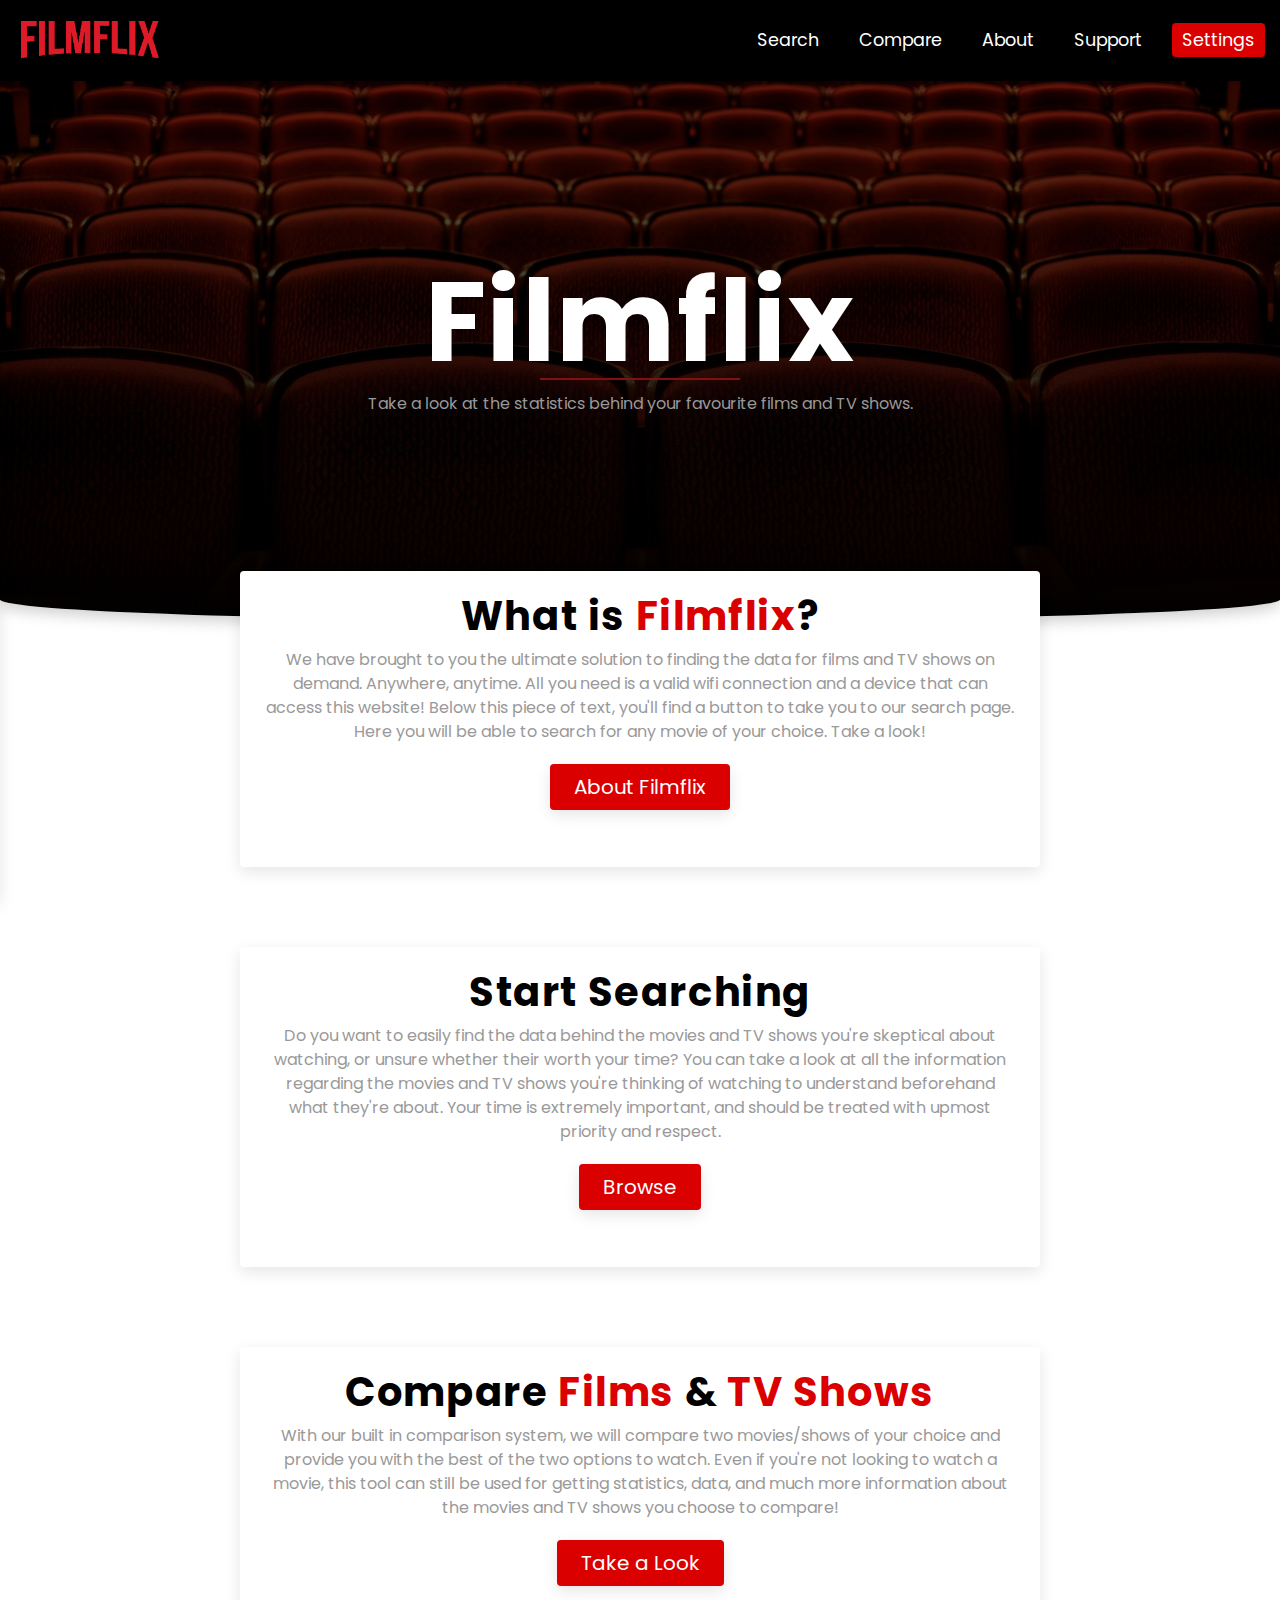
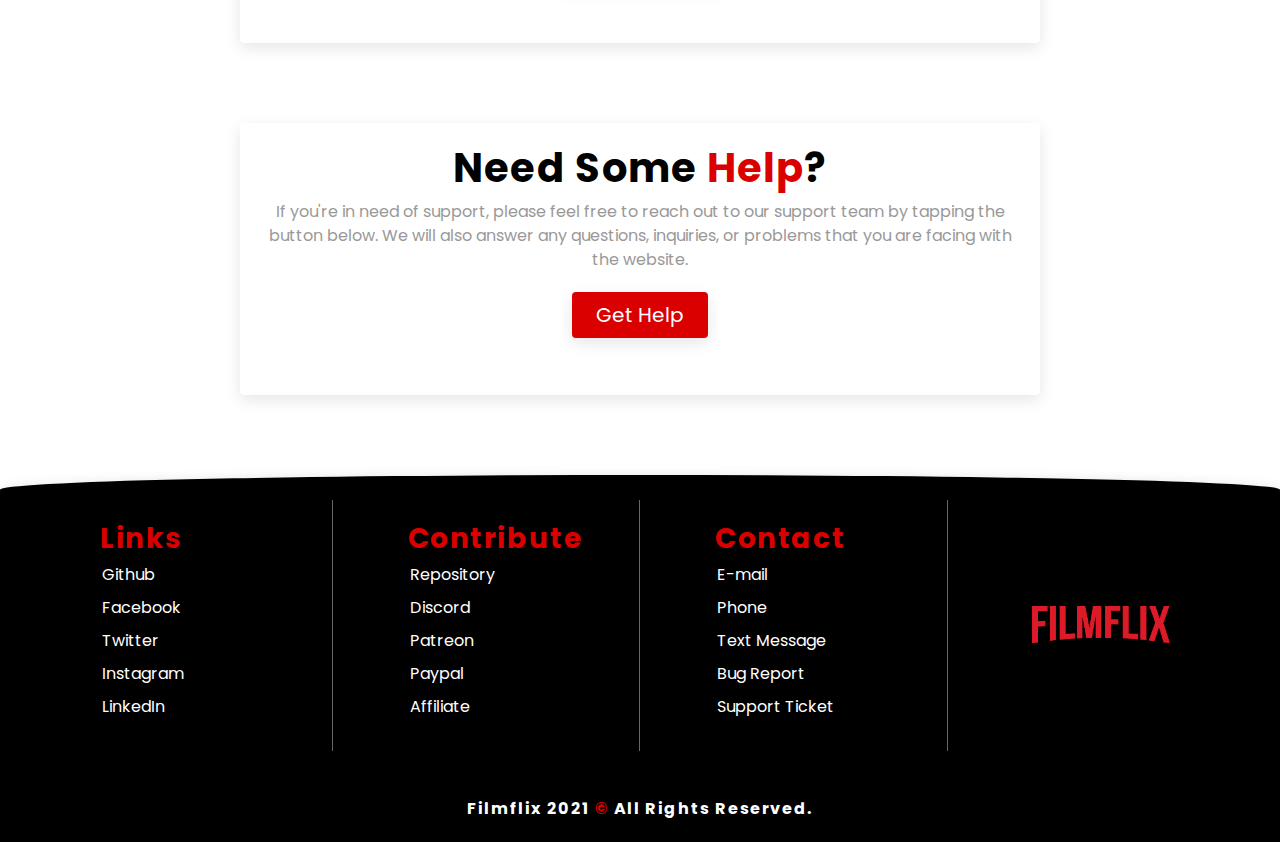
==== index.html @ ea20fbee "Component Changes" ====
<!DOCTYPE html>
<html lang="en">

<head>
	<title>Home | Filmflix</title>
	<meta charset="UTF-8">
	<meta http-equiv="X-UA-Compatible" content="IE=edge">
	<meta name="viewport" content="width=device-width, initial-scale=1.0">
	<link rel="apple-touch-icon" sizes="180x180" href="assets/favicon/apple-touch-icon.png">
	<link rel="icon" type="image/png" sizes="32x32" href="assets/favicon/favicon-32x32.png">
	<link rel="icon" type="image/png" sizes="16x16" href="assets/favicon/favicon-16x16.png">
	<link rel="manifest" href="assets/favicon/site.webmanifest">
	<link rel="mask-icon" href="assets/favicon/safari-pinned-tab.svg" color="#db0000">
	<link rel="shortcut icon" href="assets/favicon/favicon.ico">
	<meta name="msapplication-TileColor" content="#2b5797">
	<meta name="msapplication-config" content="assets/favicon/browserconfig.xml">
	<meta name="theme-color" content="#000000">
	<!-- CSS Index -->
	<link rel="stylesheet" href="assets/style/index.css">
	<!-- Font Awesome -->
	<link rel="stylesheet" href="https://use.fontawesome.com/releases/v5.15.3/css/all.css"
		integrity="sha384-SZXxX4whJ79/gErwcOYf+zWLeJdY/qpuqC4cAa9rOGUstPomtqpuNWT9wdPEn2fk" crossorigin="anonymous">
</head>

<body>
	<div class="preloader">
		<div class="preloader-container">
			<img src="assets/images/preloader.gif" alt="Preloader GIF">
		</div>
	</div>
	<aside class="sidebar">
		<div class="sidebar-container">
			<h1>Lorem, ipsum dolor.</h1>
		</div>
	</aside>
	<header class="navbar">
		<!-- Dynamic Navbar -->
	</header>
	<main>
		<section class="landing">
			<div class="container landing-container">
				<article class="banner">
					<h1><span class="text-color-animation">Film</span><span
							class="delayed-text-color-animation">flix</span>
					</h1>
					<p>Take a look at the statistics behind your favourite films and TV shows.</p>
				</article>
			</div>
		</section>
		<section class="about" id="about">
			<div class="container">
				<article class="about-info info-tab">
					<h2>What is <span class="red-highlight">Filmflix</span>?</h2>
					<p>We have brought to you the ultimate solution to finding the data for films and TV shows on
						demand.
						Anywhere, anytime. All you need is a valid wifi connection and a device that can access this
						website! Below this piece of text, you'll find a button to take you to our search page. Here you
						will be able to search for any movie of your choice. Take a look!
					</p>
					<button class="btn redirect" data-redirect="about">About Filmflix</button>
				</article>
			</div>
		</section>
		<section class="search" id="search">
			<div class="container">
				<article class="search-info info-tab">
					<h2>Start Searching</h2>
					<p>Do you want to easily find the data behind the movies and TV shows you're skeptical about
						watching, or
						unsure whether their worth your time? You can take a look at all the information regarding the
						movies and TV
						shows you're thinking of watching to understand beforehand what they're about. Your time is
						extremely
						important, and should be treated with upmost priority and respect.</p>
					</<article>
					<button class="btn redirect" data-redirect="search">Browse</button>
			</div>
		</section>
		<section class="compare" id="compare">
			<div class="container">
				<article class="compare-info info-tab">
					<h2>Compare <span class="red-highlight">Films</span> & <span class="red-highlight">TV Shows</span>
					</h2>
					<p>With our built in comparison system, we will compare two movies/shows of your choice and provide
						you with
						the best of the two options to watch. Even if you're not looking to watch a movie, this tool can
						still be
						used for getting statistics, data, and much more information about the movies and TV shows you
						choose to
						compare!</p>
					</<article>
					<button class="btn redirect" data-redirect="compare">Take a Look</button>
			</div>
		</section>
		<section class="support" id="support">
			<div class="container">
				<article class="support-info info-tab">
					<h2>Need Some <span class="red-highlight">Help</span>?</h2>
					<p>If you're in need of support, please feel free to reach out to our support team by tapping the
						button
						below. We will also answer any questions, inquiries, or problems that you are facing with the
						website.</p>
					</<article>
					<button class="btn redirect" data-redirect="support">Get Help</button>
			</div>
		</section>
	</main>

	<footer class="footer">
		<!-- Dynamic Footer -->
	</footer>
	<!-- Javascript Files -->
	<script src="assets/js/main/index.js"></script>
	<script src="assets/js/main/helpers.js"></script>
	<script src="assets/js/main/utils.js"></script>
	<script src="assets/js/components/navbar/navbar.js" type="module"></script>
	<script src="assets/js/components/navbar/responsiveNavbar.js"></script>
	<script src="assets/js/components/navbar/navbarConfig.js" type="module"></script>
	<script src="assets/js/components/preloader/preloader.js"></script>
	<script src="assets/js/components/redirects/homeRedirects.js"></script>
	<script src="assets/js/components/footer/footer.js" type="module"></script>
	<script src="assets/js/components/sidebar/sidebar.js"></script>
	<script src="assets/js/particles/particles.js"></script>
	<script src="assets/js/particles/renderParticles.js"></script>
</body>

</html>
---- assets/style/index.css ----
/*
================

    FONTS

================
*/
@import url('https://fonts.googleapis.com/css2?family=Poppins:wght@400;500;600;700&display=swap');
@import url('https://fonts.googleapis.com/css2?family=Poppins:wght@400;700&display=swap');

/* 
================

    VARIABLES

================
*/

:root {
    /* Filmflix Color Palette */
    --filmflix-red: #db0000;
    --filmflix-black: #000000;
    --filmflix-white: #ffffff;
    --filmflix-gray: #564d4d;
    --filmflix-dark-red: #831010;

    /* Primary Color Shades [--filmflix-red] */
    --primary-dark-1: #160000;
    --primary-dark-2: #2c0000;
    --primary-dark-3: #420000;
    --primary-dark-4: #580000;
    --primary-dark-5: #6e0000;
    --primary-dark-6: #830000;
    --primary-dark-7: #990000;
    --primary-dark-8: #af0000;
    --primary-dark-9: #c50000;
    --primary: #db0000;
    --primary-light-1: #df1a1a;
    --primary-light-2: #e23333;
    --primary-light-3: #e64d4d;
    --primary-light-4: #e96666;
    --primary-light-5: #ed8080;
    --primary-light-6: #f19999;
    --primary-light-7: #f4b3b3;
    --primary-light-8: #f8cccc;
    --primary-light-9: #fbe6e6;

    /* White --> Black */
    --white: #fff;
    --gray-1: #e6e6e6;
    --gray-2: #cccccc;
    --gray-3: #b3b3b3;
    --gray-4: #999999;
    --gray-5: #808080;
    --gray-6: #666666;
    --gray-7: #4c4c4c;
    --gray-8: #333333;
    --gray-9: #191919;
    --black: #000;

    /* Green & Red Buttons */
    --green-1: #25bb32;
    --green-2: #6be675;
    --red-1: #bb2525;
    --red-2: #e66b6b;

    /* Fonts */
    --font-primary: 'Poppins', sans-serif;
    --font-secondary: 'Poppins', sans-serif;

    /* Transition */
    --transition: all 0.3s linear;

    /* Other */
    --spacing: 0.1rem;
    --radius: 0.25rem;
    --light-shadow: 0 5px 15px rgba(0, 0, 0, 0.1);
    --dark-shadow: 0 5px 15px rgba(0, 0, 0, 0.2);
    --max-width: 1170px;
}

/* 
===============

    Global
    Styles

===============
*/

*,
::before,
::after {
    margin: 0;
    padding: 0;
    box-sizing: border-box;
}

::selection {
    background: rgba(0, 0, 0, 0.8);
}

html {
    scroll-behavior: smooth;
}

body {
    font-family: var(--font-secondary);
    background: var(--filmflix-white);
    line-height: 1.5;
    font-size: 0.875rem;
}

ul {
    list-style-type: none;
}

a {
    text-decoration: none;
}

h1,
h2,
h3,
h4 {
    letter-spacing: var(--spacing);
    line-height: 1.25;
    margin-bottom: 0.75rem;
    font-family: var(--font-primary);
}

h1 {
    font-size: 3rem;
}

h2 {
    font-size: 2rem;
}

h3 {
    font-size: 1.25rem;
}

h4 {
    font-size: 0.875rem;
}

p {
    margin-bottom: 1.25rem;
    color: var(--gray-4);
}

@media screen and (min-width: 800px) {
    h1 {
        font-size: 4rem;
    }

    h2 {
        font-size: 2.5rem;
    }

    h3 {
        font-size: 1.75rem;
    }

    h4 {
        font-size: 1rem;
    }

    body {
        font-size: 1rem;
    }

    h1,
    h2,
    h3,
    h4 {
        line-height: 1;
    }
}

/* 
=================

    Global
    Classes

=================
*/

.container {
    max-width: 1600px;
    margin: 0 auto;
    overflow: hidden;
}

.logo {
    width: 150px;
    height: auto;
    display: block;
}

.btn {
    border: 0;
    background: transparent;
    font-size: 1.25rem;
    border-radius: var(--radius);
    box-shadow: var(--light-shadow);
    padding: 0.5rem 1.5rem;
    cursor: pointer;
    font-family: var(--font-primary);
    color: var(--primary);
    transition: var(--transition);
}

.btn:hover {
    background: var(--primary);
}

.preloader {
    display: grid;
    place-items: center;
    height: 100vh;
    width: 100vw;
    background: var(--filmflix-black);
    position: fixed;
    z-index: 100;
}

.hide-preloader {
    display: none !important;
    z-index: -100 !important;
}

.text-color-animation {
    animation: text-highlight-color 4s infinite;
}

.delayed-text-color-animation {
    animation: text-highlight-color 4s infinite;
    animation-delay: 2s;
}

.red-highlight {
    color: var(--primary);
}

/* Navbar */

.navbar {
    background: var(--filmflix-black);
}

.nav-container {
    padding: 15px;
    display: block;
}

.nav-heading {
    display: flex;
    justify-content: space-between;
}

.nav-toggle {
    background: transparent;
    border: 0;
}

.hamburger-menu {
    color: var(--filmflix-white);
    cursor: pointer;
    animation: entrance 0.6s ease-out both;
}

.navigation {
    height: 0;
    overflow: hidden;
    transition: var(--transition);
}

.show-links {
    height: 0;
}

.nav-list-item {
    display: block;
    padding: 10px 0px;
    text-align: center;
}

.nav-link {
    color: var(--filmflix-white);
    font-size: 1.1rem;
    padding: 5px 10px;
    border-radius: var(--radius);
    transition: var(--transition);
    cursor: pointer;
}

.nav-link:hover {
    background: var(--primary);
}

.nav-link:active {
    background: var(--primary-light-4);
}

.active {
    background: var(--primary);
    color: var(--filmflix-white);
}

.active:hover {
    color: var(--filmflix-black);
}

/* Sidebar */
.sidebar {
    left: 0;
    height: 100vh;
    width: 400px;
    position: absolute;
    z-index: 1000;
    background: #fff;
    transition: var(--transition);
    transform: translateX(-100%);
    box-shadow: var(--light-shadow);
}

.sidebar-open {
    transform: translateX(0);
}

/* Landing Section */

.landing {
    height: 40vh;
    color: var(--filmflix-white);
    background: linear-gradient(rgba(0, 0, 0, 0.6), rgba(0, 0, 0, 1)), url(../images/landing.JPEG) center/cover no-repeat;
    border-bottom-left-radius: 50em 5%;
    border-bottom-right-radius: 50em 5%;
    box-shadow: var(--dark-shadow);
    z-index: 1;
}

.landing-container {
    height: 100%;
    display: flex;
    justify-content: center;
    align-items: center;
}

.banner {
    display: block;
    text-align: center;
}

.banner h4 {
    padding: 0px 25px;
}

.landing h1 {
    font-size: 3rem;
}

.landing h1::after {
    content: '';
    height: 2px;
    background: var(--filmflix-dark-red);
    margin: 0 auto;
    width: 200px;
    display: block;
}

.about {
    margin-top: -30px !important;
}

.about,
.about .container,
.about-info,
.about-info h2,
.about-info p,
.about-info button {
    z-index: 2;
}

.about,
.search,
.compare,
.support {
    background: var(--filmflix-white);
    border-radius: var(--radius);
    margin: 0 25px;
    text-align: center;
    box-shadow: var(--light-shadow);
    max-width: 800px;
    padding: 25px;
    margin-bottom: 5rem;
}

.info-tab {
    padding-bottom: 2rem;
}

.info-tab h1 {
    margin-bottom: 1rem;
    word-spacing: 0;
}

.redirect {
    color: var(--filmflix-white);
    background: var(--filmflix-red);
}

.redirect:hover {
    color: var(--filmflix-white);
    background: var(--primary-light-4);
    transform: scale(1.05);
}

/* Search Page */
.search-input {
    height: 200px;
    display: grid;
    place-items: center;
}

.form {
    display: flex;
    width: fit-content;
    border-radius: 10px;
}

.searchbar {
    width: 600px;
    border: 1px solid var(--gray-3);
    border-right: 0;
    border-top-left-radius: 10px;
    border-bottom-left-radius: 10px;
    padding: 10px;
}

.search-btn {
    background: var(--primary);
    color: var(--filmflix-white);
    border: 0;
    padding: 15px;
    border-top-right-radius: 10px;
    border-bottom-right-radius: 10px;
    cursor: pointer;
    transition: var(--transition);
}

.search-btn:hover {
    background: var(--primary-light-4);
    color: var(--filmflix-black);
}

.searchbar,
.search-btn {
    font-size: 1.5rem;
    font-family: var(--font-primary);
}

input:focus {
    outline: none;
}

/* Footer */
.footer {
    width: 100%;
    background: var(--filmflix-black);
    color: var(--filmflix-white);
    margin-top: 5rem;
    border-top-left-radius: 50em 5%;
    border-top-right-radius: 50em 5%;
    box-shadow: var(--dark-shadow);
}

.footer-container {
    margin: 0 auto;
    display: grid;
    max-width: 1600px;
    grid-template-columns: 1fr;
    padding: 25px;
    text-align: center;
}

.footer-container .logo {
    margin: 0 auto;
}

.footer-list {
    display: grid;
    align-items: center;
    margin-bottom: 40px;
}

.footer-list h3 {
    width: fit-content;
    margin: 0 auto;
    border-bottom: 1px solid var(--filmflix-red);
    margin-bottom: 1rem;
    padding-bottom: 0.5rem;
}

.footer-link {
    color: var(--filmflix-white);
    padding: 5px 10px;
    transition: var(--transition);
    border-radius: var(--radius);
}

.footer-link:hover {
    background: var(--primary);
}

.footer-list-item {
    padding: 2px;
    margin-bottom: 5px;
}

.footer-rights {
    text-align: center;
    padding: 25px;
    margin: 0;
}

/* Animations */
@keyframes entrance {
    0% {
        -webkit-transform: rotate(-540deg) scale(0);
        transform: rotate(-540deg) scale(0);
    }

    100% {
        -webkit-transform: rotate(-540deg) scale(0);
        transform: rotate(0) scale(1);
    }
}

@-webkit-keyframes entrance {
    0% {
        -webkit-transform: rotate(-540deg) scale(0);
        transform: rotate(-540deg) scale(0);
    }

    100% {
        -webkit-transform: rotate(-540deg) scale(0);
        transform: rotate(0) scale(1);
    }
}

@keyframes text-highlight-color {
    0% {
        color: var(--filmflix-white);
    }

    50% {
        color: var(--filmflix-red);
    }

    100% {
        color: var(--filmflix-white);
    }
}

@-webkit-keyframes text-highlight-color {
    0% {
        color: var(--filmflix-white);
    }

    50% {
        color: var(--filmflix-red);
    }

    100% {
        color: var(--filmflix-white);
    }
}

/* Media Queries [Largest --> Smallest] */
@media screen and (min-width: 1150px) {
    .footer-list {
        margin-left: 50px;
    }
}

@media screen and (min-width: 800px) {
    .navigation {
        height: auto !important;
    }

    .nav-container {
        display: flex;
        justify-content: space-between;
        align-items: center;
    }

    .nav-toggle {
        display: none;
    }

    .nav-links-container {
        display: flex;
    }

    .nav-list-item {
        margin-left: 20px;
    }

    .nav-list-item:nth-child(1) {
        margin-left: 0;
    }

    .landing {
        height: 60vh;
    }

    .banner h1 {
        font-size: 7rem;
    }

    .about,
    .search,
    .compare,
    .support {
        margin: 0 auto;
    }

    .about {
        margin-top: -50px !important;
    }

    .search,
    .compare,
    .support {
        margin-top: 5rem;
    }

    .footer-container {
        grid-template-columns: 1fr 1fr 1fr 1fr;
    }

    .footer-list {
        border-right: 1px solid var(--gray-6);
        text-align: left;
        padding: 25px;
        margin-bottom: 0;
    }

    .footer-list h3 {
        color: var(--filmflix-red);
        display: block;
        border: 0;
        margin: 0;
    }

    .footer-link {
        margin-left: -10px;
    }

    .footer-link:hover {
        margin-left: 0;
    }

    .footer-container .logo {
        margin: 0;
        place-self: center;
    }
}

@media screen and (max-width: 800px) {
    .footer-container {
        grid-template-columns: 1fr 1fr 1fr;
    }

    .footer-container .logo {
        align-self: center;
        grid-column: span 3;
    }
}

@media screen and (max-width: 500px) {
    .footer-container {
        grid-template-columns: 1fr;
    }

    .footer-container .logo {
        align-self: center;
        grid-column: span 1;
    }
}
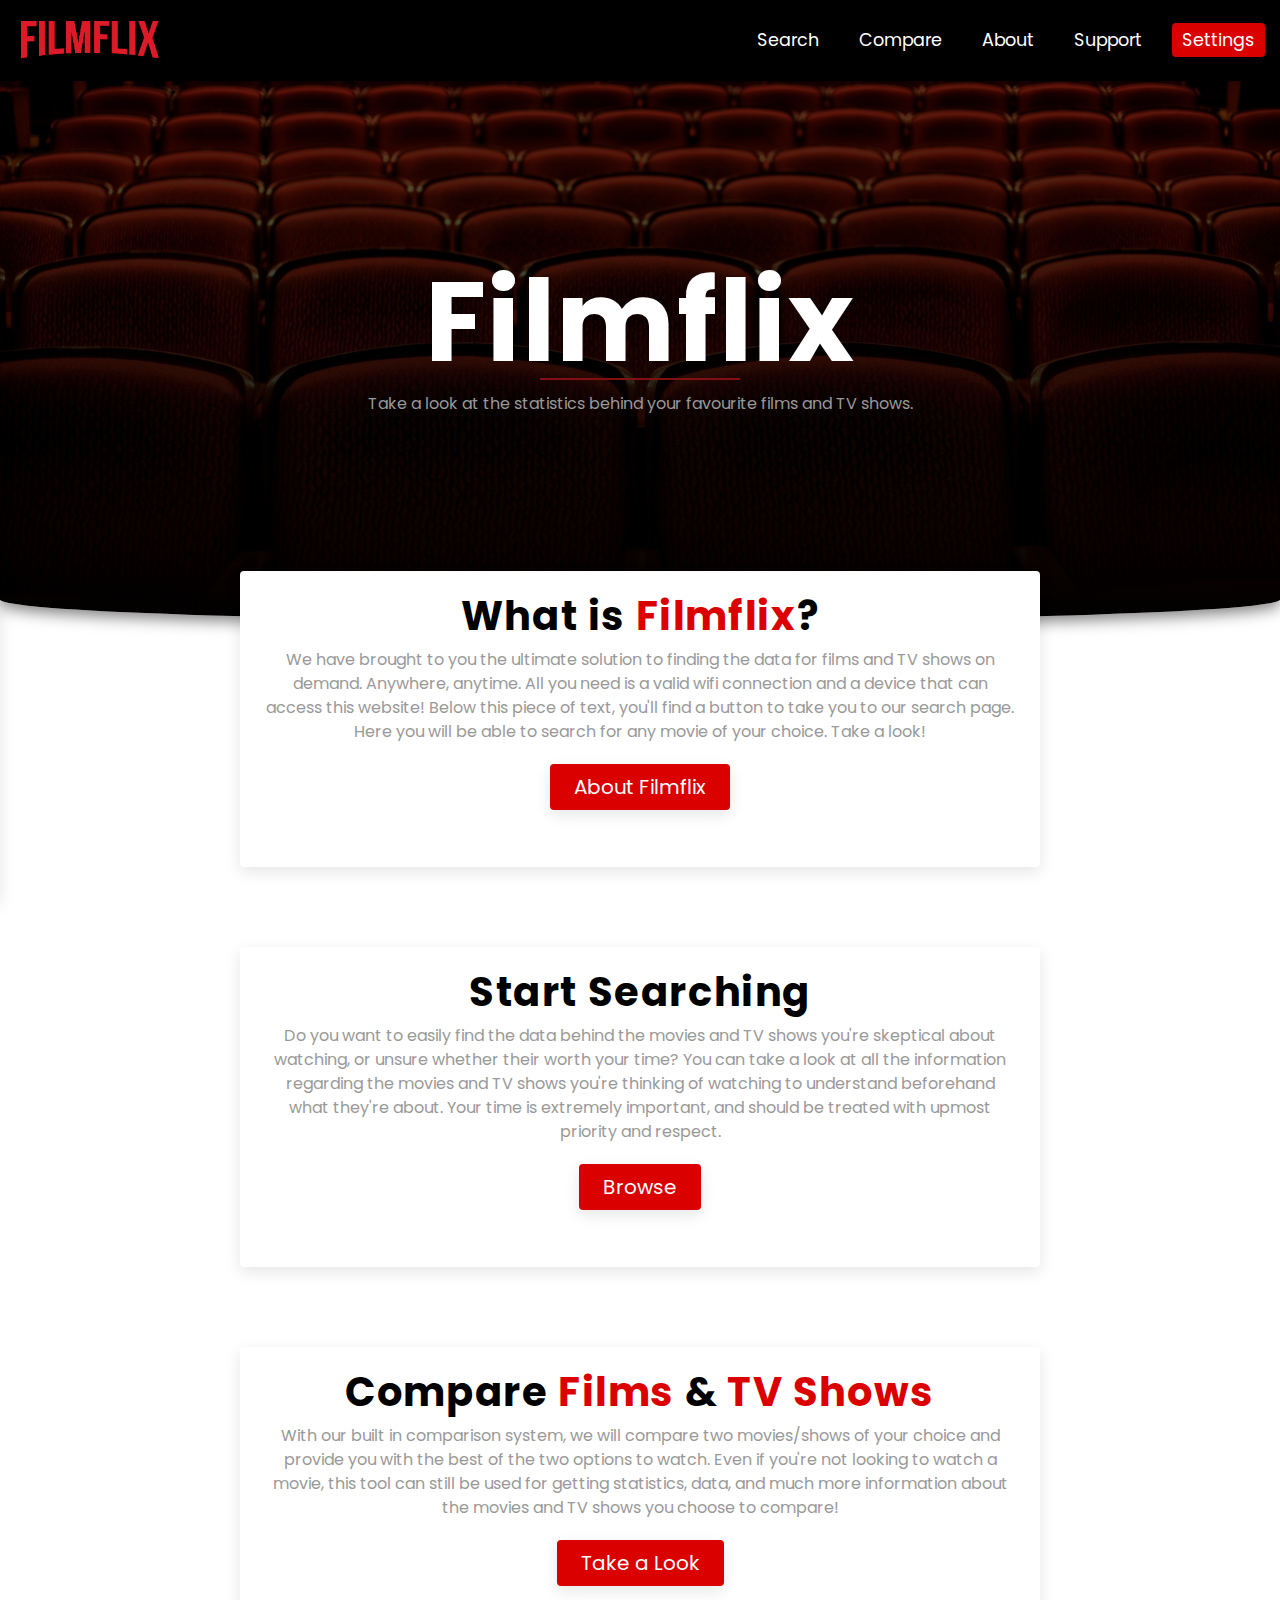
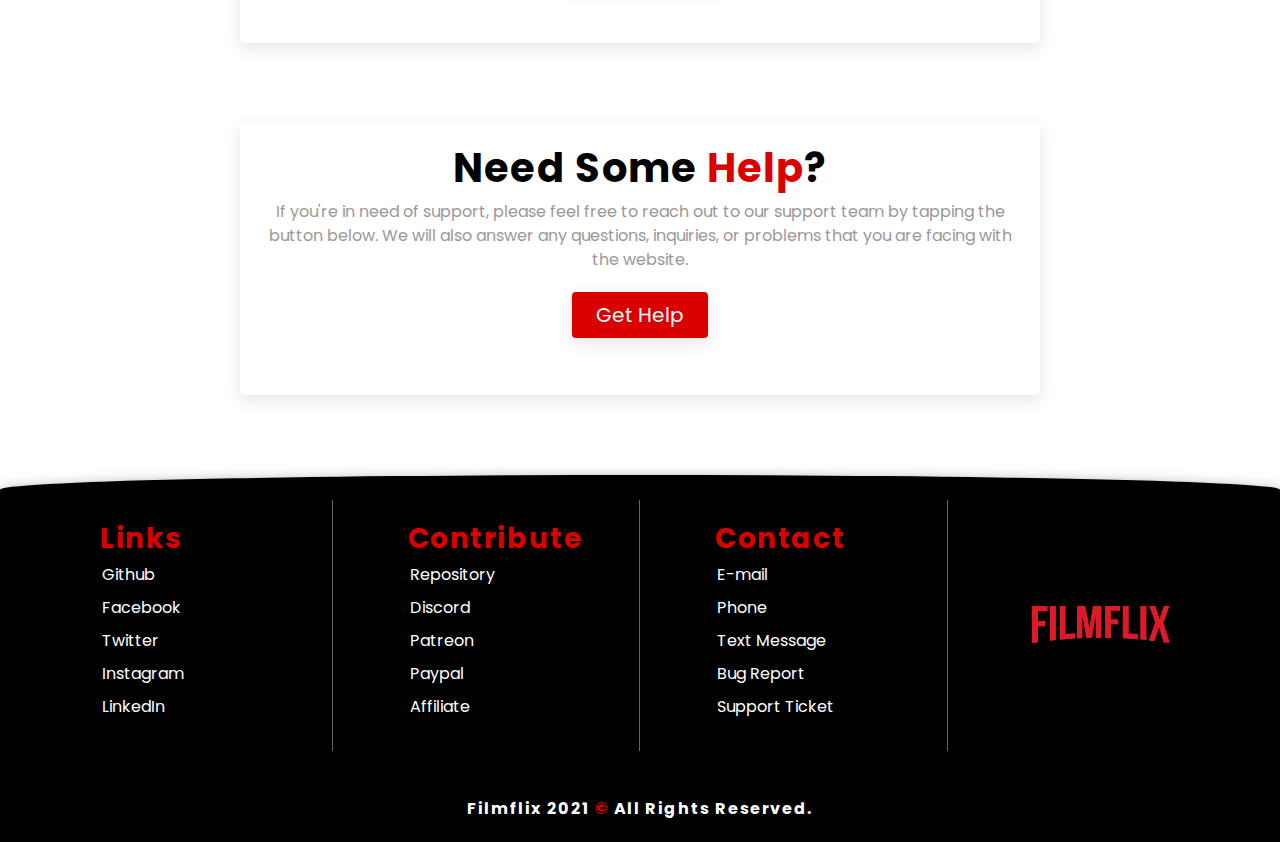
==== commit 2e6c687a: "Theme" ====
--- a/index.html
+++ b/index.html
@@ -30,7 +30,12 @@
 	</div>
 	<aside class="sidebar">
 		<div class="sidebar-container">
-			<h1>Lorem, ipsum dolor.</h1>
+			<h1>Settings</h1>
+			<button class="toggle-theme">
+				<span class="light">Light</span>
+				<span class="dark">Dark</span>
+				<span class="switch"></span>
+			</button>
 		</div>
 	</aside>
 	<header class="navbar">
@@ -120,8 +125,7 @@
 	<script src="assets/js/components/redirects/homeRedirects.js"></script>
 	<script src="assets/js/components/footer/footer.js" type="module"></script>
 	<script src="assets/js/components/sidebar/sidebar.js"></script>
-	<script src="assets/js/particles/particles.js"></script>
-	<script src="assets/js/particles/renderParticles.js"></script>
+	<script src="assets/js/components/sidebar/toggleTheme.js"></script>
 </body>
 
 </html>--- a/assets/style/index.css
+++ b/assets/style/index.css
@@ -6,8 +6,8 @@
 ================
 */
 @import url('https://fonts.googleapis.com/css2?family=Poppins:wght@400;500;600;700&display=swap');
-@import url('https://fonts.googleapis.com/css2?family=Poppins:wght@400;700&display=swap');
-
+@import url('https://fonts.googleapis.com/css2?family=Inter&display=swap');
+@import url('https://fonts.googleapis.com/css2?family=Montserrat&display=swap');
 /* 
 ================
 
@@ -67,6 +67,8 @@
     /* Fonts */
     --font-primary: 'Poppins', sans-serif;
     --font-secondary: 'Poppins', sans-serif;
+    --font-third: 'Inter', sans-serif;
+    --font-fourth: 'Montserrat', sans-serif;
 
     /* Transition */
     --transition: all 0.3s linear;
@@ -75,8 +77,9 @@
     --spacing: 0.1rem;
     --radius: 0.25rem;
     --light-shadow: 0 5px 15px rgba(0, 0, 0, 0.1);
-    --dark-shadow: 0 5px 15px rgba(0, 0, 0, 0.2);
+    --dark-shadow: 0 5px 15px rgba(0, 0, 0, 0.5);
     --max-width: 1170px;
+    --orange: rgb(255, 140, 0);
 }
 
 /* 
@@ -93,11 +96,36 @@
 ::after {
     margin: 0;
     padding: 0;
+    -webkit-box-sizing: border-box;
     box-sizing: border-box;
 }
 
+::-webkit-scrollbar {
+    width: 3px;
+    position: absolute;
+}
+
+::-webkit-scrollbar-thumb {
+    background: var(--filmflix-black);
+    border-radius: var(--radius);
+}
+
+::-webkit-scrollbar-thumb:hover {
+    background: var(--gray-8);
+}
+
+::-webkit-scrollbar-track {
+    background: var(--gray-7);
+}
+
+
+::-moz-selection {
+    background: #ff2d2db2;
+}
+
+
 ::selection {
-    background: rgba(0, 0, 0, 0.8);
+    background: #ff2d2db2;
 }
 
 html {
@@ -109,6 +137,7 @@
     background: var(--filmflix-white);
     line-height: 1.5;
     font-size: 0.875rem;
+    transition: background .15s linear;
 }
 
 ul {
@@ -205,19 +234,24 @@
     background: transparent;
     font-size: 1.25rem;
     border-radius: var(--radius);
+    -webkit-box-shadow: var(--light-shadow);
     box-shadow: var(--light-shadow);
     padding: 0.5rem 1.5rem;
     cursor: pointer;
     font-family: var(--font-primary);
     color: var(--primary);
+    -webkit-transition: var(--transition);
+    -o-transition: var(--transition);
     transition: var(--transition);
 }
 
-.btn:hover {
+.btn:hover,
+.btn:focus {
     background: var(--primary);
 }
 
 .preloader {
+    display: -ms-grid;
     display: grid;
     place-items: center;
     height: 100vh;
@@ -233,16 +267,53 @@
 }
 
 .text-color-animation {
+    -webkit-animation: text-highlight-color 4s infinite;
     animation: text-highlight-color 4s infinite;
 }
 
 .delayed-text-color-animation {
+    -webkit-animation: text-highlight-color 4s infinite;
     animation: text-highlight-color 4s infinite;
+    -webkit-animation-delay: 2s;
     animation-delay: 2s;
 }
 
 .red-highlight {
     color: var(--primary);
+}
+
+.dark-red-highlight {
+    color: var(--filmflix-dark-red);
+}
+
+.black-highlight {
+    color: var(--filmflix-black);
+}
+
+.gray-highlight {
+    color: var(--gray-4);
+}
+
+.orange-highlight {
+    color: rgb(255, 179, 0)
+}
+
+.green-highlight {
+    color: var(--green-1);
+}
+
+.hide-element {
+    display: none !important;
+}
+
+.dark-theme {
+    background: var(--filmflix-black);
+    color: var(--filmflix-white);
+}
+
+.light-theme {
+    background: var(--filmflix-white);
+    color: var(--filmflix-black);
 }
 
 /* Navbar */
@@ -257,7 +328,11 @@
 }
 
 .nav-heading {
+    display: -webkit-box;
+    display: -ms-flexbox;
     display: flex;
+    -webkit-box-pack: justify;
+    -ms-flex-pack: justify;
     justify-content: space-between;
 }
 
@@ -269,12 +344,15 @@
 .hamburger-menu {
     color: var(--filmflix-white);
     cursor: pointer;
+    -webkit-animation: entrance 0.6s ease-out both;
     animation: entrance 0.6s ease-out both;
 }
 
 .navigation {
     height: 0;
     overflow: hidden;
+    -webkit-transition: var(--transition);
+    -o-transition: var(--transition);
     transition: var(--transition);
 }
 
@@ -293,11 +371,14 @@
     font-size: 1.1rem;
     padding: 5px 10px;
     border-radius: var(--radius);
+    -webkit-transition: var(--transition);
+    -o-transition: var(--transition);
     transition: var(--transition);
     cursor: pointer;
 }
 
-.nav-link:hover {
+.nav-link:hover,
+.nav-link:focus {
     background: var(--primary);
 }
 
@@ -310,7 +391,8 @@
     color: var(--filmflix-white);
 }
 
-.active:hover {
+.active:hover,
+.active:focus {
     color: var(--filmflix-black);
 }
 
@@ -319,16 +401,76 @@
     left: 0;
     height: 100vh;
     width: 400px;
+    position: fixed;
+    z-index: 1000;
+    background: rgba(0, 0, 0, 0.9);
+    color: var(--filmflix-white);
+    -webkit-transition: var(--transition);
+    -o-transition: var(--transition);
+    transition: var(--transition);
+    -webkit-transform: translateX(-100%);
+    -ms-transform: translateX(-100%);
+    transform: translateX(-100%);
+    -webkit-box-shadow: var(--light-shadow);
+    box-shadow: var(--light-shadow);
+}
+
+.sidebar-open {
+    -webkit-transform: translateX(0);
+    -ms-transform: translateX(0);
+    transform: translateX(0);
+}
+
+.sidebar h1 {
+    font-size: 2rem;
+    width: fit-content;
+    margin: 20px auto 0 auto;
+    border-bottom: 2px solid var(--primary);
+    padding: 6px 0;
+}
+
+.toggle-theme {
+    display: flex;
+    position: relative;
+    margin: 20px auto 0 auto !important;
+    color: var(--primary);
+    background: var(--gray-7);
+    border: 0;
+    cursor: pointer;
+}
+
+.dark,
+.light {
+    display: inline-block;
+    padding: 10px 20px;
+    width: 70px;
+    font-family: var(--font-third);
+    font-size: 1rem;
+}
+
+.dark {
+    background: var(--filmflix-black);
+    color: var(--filmflix-white);
+}
+
+.light {
+    background: var(--filmflix-white);
+    color: var(--filmflix-black);
+}
+
+.switch {
+    top: 0;
+    left: 0;
+    bottom: 0;
     position: absolute;
-    z-index: 1000;
-    background: #fff;
+    background: var(--primary);
+    padding: 10px 20px;
+    width: 70px;
     transition: var(--transition);
-    transform: translateX(-100%);
-    box-shadow: var(--light-shadow);
-}
-
-.sidebar-open {
-    transform: translateX(0);
+}
+
+.slide {
+    left: 50%;
 }
 
 /* Landing Section */
@@ -336,17 +478,26 @@
 .landing {
     height: 40vh;
     color: var(--filmflix-white);
+    background: -webkit-gradient(linear, left top, left bottom, from(rgba(0, 0, 0, 0.6)), to(rgba(0, 0, 0, 1))), url(../images/landing.JPEG) center/cover no-repeat;
+    background: -o-linear-gradient(rgba(0, 0, 0, 0.6), rgba(0, 0, 0, 1)), url(../images/landing.JPEG) center/cover no-repeat;
     background: linear-gradient(rgba(0, 0, 0, 0.6), rgba(0, 0, 0, 1)), url(../images/landing.JPEG) center/cover no-repeat;
     border-bottom-left-radius: 50em 5%;
     border-bottom-right-radius: 50em 5%;
+    -webkit-box-shadow: var(--dark-shadow);
     box-shadow: var(--dark-shadow);
     z-index: 1;
 }
 
 .landing-container {
     height: 100%;
+    display: -webkit-box;
+    display: -ms-flexbox;
     display: flex;
+    -webkit-box-pack: center;
+    -ms-flex-pack: center;
     justify-content: center;
+    -webkit-box-align: center;
+    -ms-flex-align: center;
     align-items: center;
 }
 
@@ -357,6 +508,10 @@
 
 .banner h4 {
     padding: 0px 25px;
+}
+
+.banner p {
+    padding: 0 10px;
 }
 
 .landing h1 {
@@ -393,6 +548,7 @@
     border-radius: var(--radius);
     margin: 0 25px;
     text-align: center;
+    -webkit-box-shadow: var(--light-shadow);
     box-shadow: var(--light-shadow);
     max-width: 800px;
     padding: 25px;
@@ -416,19 +572,24 @@
 .redirect:hover {
     color: var(--filmflix-white);
     background: var(--primary-light-4);
+    -webkit-transform: scale(1.05);
+    -ms-transform: scale(1.05);
     transform: scale(1.05);
 }
 
 /* Search Page */
 .search-input {
     height: 200px;
+    display: -ms-grid;
     display: grid;
     place-items: center;
 }
 
 .form {
+    display: -webkit-box;
+    display: -ms-flexbox;
     display: flex;
-    width: fit-content;
+    width: auto;
     border-radius: 10px;
 }
 
@@ -439,6 +600,11 @@
     border-top-left-radius: 10px;
     border-bottom-left-radius: 10px;
     padding: 10px;
+    transition: all 0.15s linear;
+}
+
+.searchbar::placeholder {
+    color: var(--filmflix-black);
 }
 
 .search-btn {
@@ -449,12 +615,14 @@
     border-top-right-radius: 10px;
     border-bottom-right-radius: 10px;
     cursor: pointer;
+    -webkit-transition: var(--transition);
+    -o-transition: var(--transition);
     transition: var(--transition);
 }
 
-.search-btn:hover {
-    background: var(--primary-light-4);
-    color: var(--filmflix-black);
+.search-btn:hover,
+.search-btn:focus {
+    background: var(--primary-light-2);
 }
 
 .searchbar,
@@ -467,6 +635,561 @@
     outline: none;
 }
 
+.assist p {
+    font-size: 1.5rem;
+    margin: 0;
+    color: var(--filmflix-black);
+}
+
+.search-results {
+    display: -ms-grid;
+    display: grid;
+    -ms-grid-columns: 1fr;
+    grid-template-columns: 1fr;
+    gap: 1rem;
+    padding: 2rem 0;
+    min-height: 60vh;
+}
+
+.result-card {
+    margin: 0 auto;
+    width: -webkit-fit-content;
+    width: -moz-fit-content;
+    width: fit-content;
+    display: -webkit-box;
+    display: -ms-flexbox;
+    display: flex;
+    -webkit-box-orient: vertical;
+    -webkit-box-direction: normal;
+    -ms-flex-direction: column;
+    flex-direction: column;
+    overflow: hidden;
+}
+
+.result-card:hover {
+    cursor: pointer;
+}
+
+.result-card,
+.result-card img {
+    width: 250px;
+    height: 370px;
+    -webkit-transition: all .1s linear;
+    -o-transition: all .1s linear;
+    transition: all .1s linear;
+}
+
+.result-card:hover,
+.result-card:focus {
+    -webkit-transform: scale(1.04);
+    -ms-transform: scale(1.04);
+    transform: scale(1.04);
+    -webkit-box-shadow: var(--dark-shadow);
+    box-shadow: var(--dark-shadow);
+}
+
+.result-card img {
+    border-radius: var(--radius);
+}
+
+.result-info {
+    color: #fff;
+    background: -webkit-gradient(linear, left top, left bottom, from(rgba(0, 0, 0, 0.7)), to(rgba(0, 0, 0, 0.9)));
+    background: -o-linear-gradient(rgba(0, 0, 0, 0.7), rgba(0, 0, 0, 0.9));
+    background: linear-gradient(rgba(0, 0, 0, 0.7), rgba(0, 0, 0, 0.9));
+    padding: 20px;
+    border-radius: 0 0 0.25rem 0.25rem;
+}
+
+.result-info h4,
+.result-info p {
+    margin: 0;
+}
+
+.result-info h4 {
+    color: var(--filmflix-white);
+    font-weight: 600;
+}
+
+.selected-background {
+    display: -ms-grid;
+    display: flex;
+    justify-content: center;
+    align-items: center;
+    position: fixed;
+    background: rgba(0, 0, 0, 0.7);
+    height: 100vh;
+    width: 100vw;
+    z-index: 2;
+    padding: 25px;
+}
+
+.movie-data {
+    background: var(--filmflix-white);
+    border-radius: var(--radius);
+    -webkit-box-shadow: var(--dark-shadow);
+    box-shadow: var(--dark-shadow);
+    overflow: auto;
+    z-index: 5;
+    padding-bottom: 30px;
+    max-height: 90vh;
+}
+
+.movie-data p,
+.movie-data h4 {
+    margin: 0;
+}
+
+.movie-heading {
+    padding: 25px 10px;
+    background: var(--filmflix-black);
+    color: var(--filmflix-white);
+    display: -webkit-box;
+    display: -ms-flexbox;
+    display: flex;
+    -webkit-box-pack: justify;
+    -ms-flex-pack: justify;
+    justify-content: space-between;
+}
+
+.movie-data-details {
+    overflow: auto;
+}
+
+.top-section {
+    display: -ms-grid;
+    display: grid;
+    -ms-grid-columns: 1fr;
+    grid-template-columns: 1fr;
+}
+
+.ratings,
+.plot-items {
+    margin-top: 10px;
+    padding-left: 10px;
+}
+
+.ratings {
+    padding-right: 10px;
+}
+
+.ratings p {
+    color: var(--gray-6);
+}
+
+.ratings h3,
+.plot-items h3,
+.more-info h3 {
+    padding-bottom: 5px;
+    width: -webkit-fit-content;
+    width: -moz-fit-content;
+    width: fit-content;
+    border-bottom: 2px solid var(--primary);
+}
+
+.plot-items p {
+    max-width: 400px;
+    color: var(--gray-6);
+}
+
+.movie-data-list {
+    display: -webkit-box;
+    display: -ms-flexbox;
+    display: flex;
+    flex-direction: column;
+    -webkit-box-pack: space-evenly;
+    -ms-flex-pack: space-evenly;
+    justify-content: space-evenly;
+    margin: 30px 0;
+    padding: 0 10px;
+}
+
+.movie-list-parent {
+    display: inline;
+    padding: 10px 15px;
+    border: 2px solid var(--gray-2);
+    border-bottom: none;
+    background: rgba(0, 0, 0, 0.1);
+}
+
+.movie-list-parent:first-child {
+    border-top-left-radius: var(--radius);
+    border-top-right-radius: var(--radius);
+}
+
+.movie-list-parent:last-child {
+    border-bottom: 2px solid var(--gray-2);
+    border-bottom-left-radius: var(--radius);
+    border-bottom-right-radius: var(--radius);
+}
+
+.movie-data-list-item {
+    margin-bottom: 30px;
+}
+
+.movie-data-list-item h4 {
+    width: -webkit-fit-content;
+    width: -moz-fit-content;
+    width: fit-content;
+    margin: 0 auto !important;
+    border-bottom: 2px solid var(--primary);
+    padding-bottom: 2px;
+}
+
+.movie-data-list-title {
+    text-align: center;
+}
+
+.movie-data-list-data-item {
+    background: var(--filmflix-white);
+    color: var(--filmflix-red);
+    padding: 10px 20px;
+    border-radius: 35px;
+    width: -webkit-fit-content;
+    width: -moz-fit-content;
+    width: fit-content;
+    margin: 20px auto 0 auto !important;
+    -webkit-transition: var(--transition);
+    -o-transition: var(--transition);
+    transition: var(--transition);
+    cursor: pointer;
+}
+
+.movie-data-list-data-item:hover,
+.movie-data-list-data-item:focus {
+    -webkit-transform: scale(1.1);
+    -ms-transform: scale(1.1);
+    transform: scale(1.1);
+    -webkit-box-shadow: var(--light-shadow);
+    box-shadow: var(--light-shadow);
+}
+
+.more-info {
+    padding-left: 10px;
+}
+
+.more-info p {
+    color: var(--gray-6);
+}
+
+/* Compare */
+#compare .landing {
+    background: -webkit-gradient(linear, left top, left bottom, from(rgba(0, 0, 0, 0.6)), to(rgba(0, 0, 0, 1))), url(../images/compare-landing.JPEG) center/cover no-repeat;
+    background: -o-linear-gradient(rgba(0, 0, 0, 0.6), rgba(0, 0, 0, 1)), url(../images/compare-landing.JPEG) center/cover no-repeat;
+    background: linear-gradient(rgba(0, 0, 0, 0.6), rgba(0, 0, 0, 1)), url(../images/compare-landing.JPEG) center/cover no-repeat;
+}
+
+.grid-container {
+    display: -ms-grid;
+    display: grid;
+    -ms-grid-columns: 1fr;
+    grid-template-columns: 1fr;
+    gap: 0.5rem;
+}
+
+.compare-input {
+    display: -webkit-box;
+    display: -ms-flexbox;
+    display: flex;
+    -webkit-box-pack: center;
+    -ms-flex-pack: center;
+    justify-content: center;
+}
+
+.input-field {
+    padding: 5px;
+    border: 2px solid var(--filmflix-black);
+    font-family: var(--font-fourth);
+    font-size: 1rem;
+    color: var(--filmflix-black);
+    border-bottom: 2px solid var(--filmflix-black);
+    border-bottom-right-radius: 40px;
+    border-top-right-radius: 40px;
+    border-left: none;
+    -ms-grid-column-span: 2;
+    grid-column: span 2;
+    width: 200px;
+    -webkit-transition: var(--transition);
+    -o-transition: var(--transition);
+    transition: var(--transition);
+}
+
+.compare-input::-webkit-input-placeholder {
+    color: rgba(0, 0, 0, 0.6);
+}
+
+.compare-input::-moz-placeholder {
+    color: rgba(0, 0, 0, 0.6);
+}
+
+.compare-input:-ms-input-placeholder {
+    color: rgba(0, 0, 0, 0.6);
+}
+
+.compare-input::-ms-input-placeholder {
+    color: rgba(0, 0, 0, 0.6);
+}
+
+.compare-input::placeholder {
+    color: rgba(0, 0, 0, 0.6);
+}
+
+.left-movie,
+.right-movie {
+    padding: 5px;
+    border-radius: var(--radius);
+    margin: 15px;
+}
+
+.assist {
+    display: -webkit-box;
+    display: -ms-flexbox;
+    display: flex;
+    -webkit-box-align: center;
+    -ms-flex-align: center;
+    align-items: center;
+    -webkit-box-pack: center;
+    -ms-flex-pack: center;
+    justify-content: center;
+    margin: 25px;
+}
+
+.assist p {
+    text-align: center;
+    padding: 10px;
+    border-radius: var(--radius);
+    -webkit-box-shadow: var(--light-shadow);
+    box-shadow: var(--light-shadow);
+    font-size: 1.05rem;
+}
+
+.left-search,
+.right-search {
+    margin-top: 25px;
+}
+
+.fa-search {
+    display: -webkit-box;
+    display: -ms-flexbox;
+    display: flex;
+    -ms-flex-item-align: center;
+    align-self: center;
+    padding: 15px;
+    border: 2px solid var(--filmflix-black);
+    border-right: none;
+    border-top-left-radius: 40px;
+    border-bottom-left-radius: 40px;
+    color: var(--filmflix-red);
+}
+
+.dropdown {
+    display: none;
+    overflow: hidden;
+    margin: 0 auto;
+    left: 0;
+    right: 0;
+    -webkit-box-shadow: var(--light-shadow);
+    box-shadow: var(--light-shadow);
+    padding: 5px;
+    background: var(--filmflix-white);
+    position: absolute;
+    z-index: 5;
+}
+
+.dropdown-item {
+    display: -webkit-box;
+    display: -ms-flexbox;
+    display: flex;
+    -webkit-box-align: center;
+    -ms-flex-align: center;
+    align-items: center;
+    padding: 2px 0;
+    cursor: pointer;
+    -webkit-transition: var(--transition);
+    -o-transition: var(--transition);
+    transition: var(--transition);
+}
+
+.dropdown-item:hover,
+.dropdown-item:focus {
+    background: rgb(233, 233, 233);
+}
+
+.dropdown-item img {
+    width: 50px;
+    height: auto;
+}
+
+.dropdown-item p {
+    margin-left: 5px;
+    margin-bottom: 0;
+}
+
+.open-dropdown {
+    display: block;
+}
+
+.content p {
+    font-family: var(--font-third) !important;
+}
+
+.content h1 {
+    font-size: 1.75rem;
+    width: -webkit-fit-content;
+    width: -moz-fit-content;
+    width: fit-content;
+    padding-bottom: 5px;
+    border-bottom: 3px solid var(--primary);
+}
+
+.comparison-items-container {
+    margin-top: 1rem;
+}
+
+.comparison-item {
+    padding: 15px;
+    margin-bottom: 1rem;
+    border-radius: var(--radius);
+    -webkit-box-shadow: var(--light-shadow);
+    box-shadow: var(--light-shadow);
+}
+
+.comparison-item p {
+    font-family: var(--font-secondary);
+    font-size: 0.85rem;
+    margin: 0;
+}
+
+.comparison-item:nth-child(2) {
+    margin-top: 1rem;
+}
+
+.comparison-default {
+    background: var(--gray-1);
+}
+
+.comparison-default p {
+    color: var(--filmflix-black);
+}
+
+.comparison-default p:nth-child(1) {
+    margin-bottom: 10px;
+}
+
+.comparison-win {
+    background: var(--green-1);
+}
+
+.comparison-win p {
+    color: var(--filmflix-white);
+}
+
+.comparison-loss {
+    background: var(--primary);
+}
+
+.comparison-loss p {
+    color: var(--filmflix-white);
+}
+
+.comparison-tie {
+    background: var(--orange);
+}
+
+.comparison-tie p {
+    color: var(--filmflix-black);
+}
+
+.movie-info {
+    display: -ms-grid;
+    display: grid;
+    -ms-grid-columns: auto 1fr;
+    grid-template-columns: auto 1fr;
+}
+
+.right-movie .movie-info {
+    margin-top: 50px;
+}
+
+.movie-img img {
+    width: 150px;
+    height: auto;
+    display: block;
+    -webkit-box-shadow: var(--light-shadow);
+    box-shadow: var(--light-shadow);
+    border-radius: var(--radius);
+}
+
+.movie-img-container {
+    -ms-grid-column-span: 2;
+    grid-column: span 2;
+    margin: 0 auto;
+}
+
+.movie-details {
+    padding-left: 5px;
+    -ms-grid-column-span: 2;
+    grid-column: span 2;
+}
+
+.movie-details .content {
+    margin-top: 1rem;
+}
+
+.movie-details .content h1 {
+    font-size: 1.1rem;
+}
+
+.content p {
+    color: var(--gray-8);
+}
+
+.not-found {
+    padding: 15px;
+    width: -webkit-fit-content;
+    width: -moz-fit-content;
+    width: fit-content;
+    margin: 1rem auto;
+    text-align: center;
+    background: var(--primary-light-4);
+    border-radius: var(--radius);
+    -webkit-box-shadow: var(--light-shadow);
+    box-shadow: var(--light-shadow);
+}
+
+.not-found p {
+    color: var(--filmflix-white);
+    margin-bottom: 0 !important;
+}
+
+.tally-card {
+    padding: 15px;
+    text-align: center;
+    border-radius: var(--radius);
+    -webkit-box-shadow: var(--light-shadow);
+    box-shadow: var(--light-shadow);
+    margin-bottom: 1.5rem;
+}
+
+.tally-card p {
+    color: var(--filmflix-white);
+    font-weight: 600;
+    margin: 0;
+    font-size: 1.25rem;
+}
+
+.movie-win {
+    background: rgb(94, 255, 107);
+}
+
+.movie-tie {
+    background: rgb(255, 196, 88);
+}
+
+.movie-loss {
+    background: rgb(255, 108, 108);
+}
+
 /* Footer */
 .footer {
     width: 100%;
@@ -475,13 +1198,16 @@
     margin-top: 5rem;
     border-top-left-radius: 50em 5%;
     border-top-right-radius: 50em 5%;
+    -webkit-box-shadow: var(--dark-shadow);
     box-shadow: var(--dark-shadow);
 }
 
 .footer-container {
     margin: 0 auto;
+    display: -ms-grid;
     display: grid;
     max-width: 1600px;
+    -ms-grid-columns: 1fr;
     grid-template-columns: 1fr;
     padding: 25px;
     text-align: center;
@@ -492,12 +1218,17 @@
 }
 
 .footer-list {
+    display: -ms-grid;
     display: grid;
+    -webkit-box-align: center;
+    -ms-flex-align: center;
     align-items: center;
     margin-bottom: 40px;
 }
 
 .footer-list h3 {
+    width: -webkit-fit-content;
+    width: -moz-fit-content;
     width: fit-content;
     margin: 0 auto;
     border-bottom: 1px solid var(--filmflix-red);
@@ -508,11 +1239,14 @@
 .footer-link {
     color: var(--filmflix-white);
     padding: 5px 10px;
+    -webkit-transition: var(--transition);
+    -o-transition: var(--transition);
     transition: var(--transition);
     border-radius: var(--radius);
 }
 
-.footer-link:hover {
+.footer-link:hover,
+.footer-link:focus {
     background: var(--primary);
 }
 
@@ -581,20 +1315,119 @@
 }
 
 /* Media Queries [Largest --> Smallest] */
+@media screen and (min-width: 1350px) {
+    .search-results {
+        -ms-grid-columns: 1fr 1fr 1fr;
+        grid-template-columns: repeat(5, 1fr);
+    }
+}
+
+@media screen and (max-width: 1350px) {
+    .search-results {
+        -ms-grid-columns: 1fr 1fr 1fr 1fr;
+        grid-template-columns: repeat(4, 1fr);
+    }
+}
+
+@media screen and (max-width: 1090px) {
+    .search-results {
+        -ms-grid-columns: 1fr 1fr 1fr;
+        grid-template-columns: repeat(3, 1fr);
+    }
+}
+
+@media screen and (max-width: 805px) {
+    .search-results {
+        -ms-grid-columns: 1fr 1fr;
+        grid-template-columns: repeat(2, 1fr);
+    }
+}
+
+@media screen and (max-width: 750px) {
+    .searchbar {
+        width: 400px;
+    }
+}
+
+@media screen and (max-width: 550px) {
+    .search-results {
+        -ms-grid-columns: 1fr;
+        grid-template-columns: 1fr;
+    }
+
+    .searchbar {
+        width: 250px;
+    }
+}
+
+@media screen and (max-width: 400px) {
+    .search-input {
+        height: 125px;
+    }
+
+    .searchbar {
+        font-size: 1rem;
+        width: 200px;
+    }
+
+    .search-btn {
+        font-size: 1rem;
+    }
+
+    .movie-heading {
+        flex-direction: column;
+        gap: 0.5rem;
+    }
+}
+
+@media screen and (max-width: 310px) {
+    .search-btn {
+        padding: 10px;
+    }
+
+    .searchbar {
+        width: 150px;
+    }
+}
+
 @media screen and (min-width: 1150px) {
+    .content {
+        margin-top: 0;
+    }
+
+    .content p {
+        font-size: 1.1rem !important;
+    }
+
+    .content h1 {
+        font-size: 1.5rem !important;
+    }
+
+    .comparison-item p {
+        font-size: 1.1rem;
+    }
+
     .footer-list {
         margin-left: 50px;
     }
 }
 
 @media screen and (min-width: 800px) {
+    /* Global */
+
     .navigation {
         height: auto !important;
     }
 
     .nav-container {
+        display: -webkit-box;
+        display: -ms-flexbox;
         display: flex;
+        -webkit-box-pack: justify;
+        -ms-flex-pack: justify;
         justify-content: space-between;
+        -webkit-box-align: center;
+        -ms-flex-align: center;
         align-items: center;
     }
 
@@ -603,6 +1436,8 @@
     }
 
     .nav-links-container {
+        display: -webkit-box;
+        display: -ms-flexbox;
         display: flex;
     }
 
@@ -621,6 +1456,8 @@
     .banner h1 {
         font-size: 7rem;
     }
+
+    /* Home */
 
     .about,
     .search,
@@ -639,7 +1476,94 @@
         margin-top: 5rem;
     }
 
+    /* Search */
+
+    .assist p {
+        font-size: 1.4rem;
+    }
+
+    .top-section {
+        grid-template-columns: auto auto;
+    }
+
+    .movie-data-list {
+        flex-direction: row;
+    }
+
+    .movie-list-parent {
+        border-left: none;
+        border-bottom: 2px solid var(--gray-2);
+    }
+
+    .movie-list-parent:first-child {
+        border-radius: 0;
+        border-left: 2px solid var(--gray-2);
+        border-bottom-left-radius: var(--radius);
+        border-top-left-radius: var(--radius);
+    }
+
+    .movie-list-parent:last-child {
+        border-radius: 0;
+        border-top-right-radius: var(--radius);
+        border-bottom-right-radius: var(--radius);
+        border-left: none;
+    }
+
+    /* Compare */
+
+    #compare .banner h1::after {
+        margin-top: 20px;
+        width: 400px;
+    }
+
+    .grid-container {
+        -ms-grid-columns: 1fr 1fr;
+        grid-template-columns: 1fr 1fr;
+    }
+
+    .compare-input {
+        margin-top: 3rem;
+    }
+
+    .input-field {
+        width: 250px;
+    }
+
+    .left-search,
+    .right-search {
+        position: relative;
+    }
+
+    .left-movie,
+    .right-movie {
+        min-height: 1000px;
+    }
+
+    .right-movie .movie-info {
+        margin-top: 0;
+    }
+
+    .movie-details {
+        -ms-grid-column-span: 1;
+        grid-column: span 1;
+        padding-left: 20px;
+    }
+
+    .content p {
+        font-size: 0.8rem;
+    }
+
+    .movie-img img {
+        width: 175px;
+    }
+
+    .movie-img-container {
+        -ms-grid-column-span: 1;
+        grid-column: span 1;
+    }
+
     .footer-container {
+        -ms-grid-columns: 1fr 1fr 1fr 1fr;
         grid-template-columns: 1fr 1fr 1fr 1fr;
     }
 
@@ -661,34 +1585,43 @@
         margin-left: -10px;
     }
 
-    .footer-link:hover {
+    .footer-link:hover,
+    .footer-link:focus {
         margin-left: 0;
     }
 
     .footer-container .logo {
         margin: 0;
+        -ms-grid-row-align: center;
+        -ms-grid-column-align: center;
         place-self: center;
     }
 }
 
 @media screen and (max-width: 800px) {
     .footer-container {
+        -ms-grid-columns: 1fr 1fr 1fr;
         grid-template-columns: 1fr 1fr 1fr;
     }
 
     .footer-container .logo {
+        -ms-grid-row-align: center;
         align-self: center;
+        -ms-grid-column-span: 3;
         grid-column: span 3;
     }
 }
 
 @media screen and (max-width: 500px) {
     .footer-container {
+        -ms-grid-columns: 1fr;
         grid-template-columns: 1fr;
     }
 
     .footer-container .logo {
+        -ms-grid-row-align: center;
         align-self: center;
+        -ms-grid-column-span: 1;
         grid-column: span 1;
     }
 }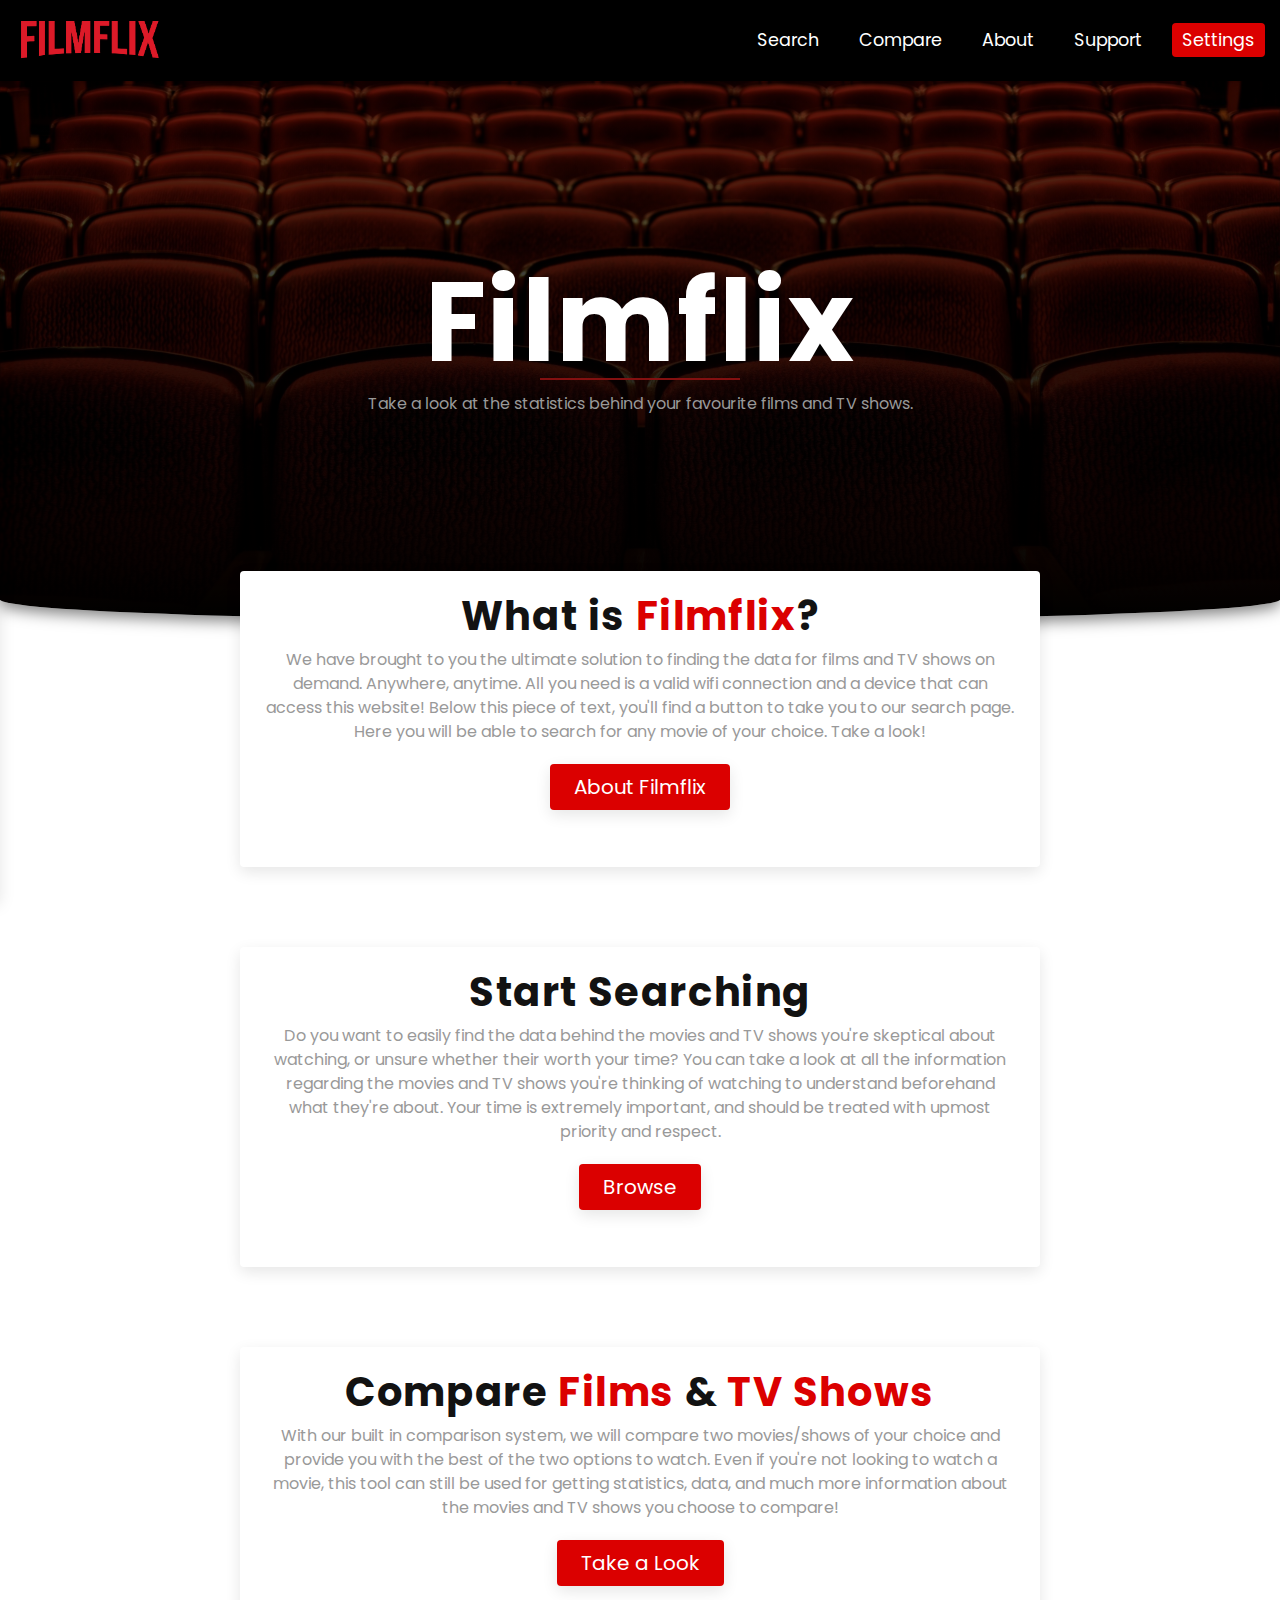
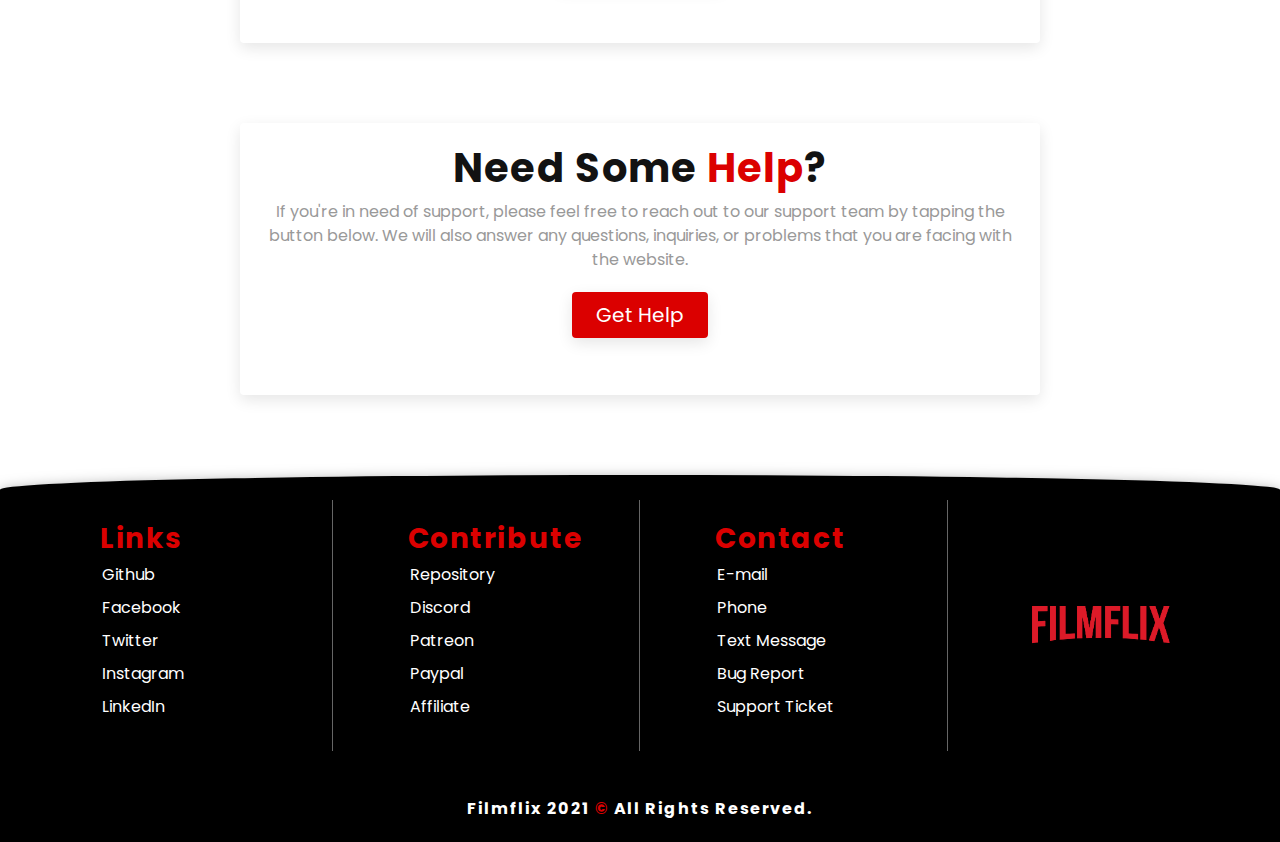
==== commit c8c8edfb: "Sidebar" ====
--- a/index.html
+++ b/index.html
@@ -52,7 +52,7 @@
 				</article>
 			</div>
 		</section>
-		<section class="about" id="about">
+		<section class="about card" id="about">
 			<div class="container">
 				<article class="about-info info-tab">
 					<h2>What is <span class="red-highlight">Filmflix</span>?</h2>
@@ -66,7 +66,7 @@
 				</article>
 			</div>
 		</section>
-		<section class="search" id="search">
+		<section class="search card" id="search">
 			<div class="container">
 				<article class="search-info info-tab">
 					<h2>Start Searching</h2>
@@ -81,7 +81,7 @@
 					<button class="btn redirect" data-redirect="search">Browse</button>
 			</div>
 		</section>
-		<section class="compare" id="compare">
+		<section class="compare card" id="compare">
 			<div class="container">
 				<article class="compare-info info-tab">
 					<h2>Compare <span class="red-highlight">Films</span> & <span class="red-highlight">TV Shows</span>
@@ -97,7 +97,7 @@
 					<button class="btn redirect" data-redirect="compare">Take a Look</button>
 			</div>
 		</section>
-		<section class="support" id="support">
+		<section class="support card" id="support">
 			<div class="container">
 				<article class="support-info info-tab">
 					<h2>Need Some <span class="red-highlight">Help</span>?</h2>
@@ -105,8 +105,8 @@
 						button
 						below. We will also answer any questions, inquiries, or problems that you are facing with the
 						website.</p>
-					</<article>
 					<button class="btn redirect" data-redirect="support">Get Help</button>
+				</article>
 			</div>
 		</section>
 	</main>
--- a/assets/style/index.css
+++ b/assets/style/index.css
@@ -58,6 +58,8 @@
     --gray-9: #191919;
     --black: #000;
 
+    --dark-theme: #121212;
+
     /* Green & Red Buttons */
     --green-1: #25bb32;
     --green-2: #6be675;
@@ -72,6 +74,7 @@
 
     /* Transition */
     --transition: all 0.3s linear;
+    --fast-transition: all 0.15s linear;
 
     /* Other */
     --spacing: 0.1rem;
@@ -137,7 +140,7 @@
     background: var(--filmflix-white);
     line-height: 1.5;
     font-size: 0.875rem;
-    transition: background .15s linear;
+    transition: var(--fast-transition);
 }
 
 ul {
@@ -307,13 +310,14 @@
 }
 
 .dark-theme {
-    background: var(--filmflix-black);
-    color: var(--filmflix-white);
+    background: var(--dark-theme) !important;
+    color: var(--filmflix-white) !important;
+    box-shadow: var(--dark-shadow) !important;
 }
 
 .light-theme {
-    background: var(--filmflix-white);
-    color: var(--filmflix-black);
+    background: var(--filmflix-white) !important;
+    color: var(--dark-theme) !important;
 }
 
 /* Navbar */
@@ -553,10 +557,12 @@
     max-width: 800px;
     padding: 25px;
     margin-bottom: 5rem;
+    transition: var(--fast-transition);
 }
 
 .info-tab {
     padding-bottom: 2rem;
+    transition: var(--fast-transition);
 }
 
 .info-tab h1 {
@@ -873,12 +879,6 @@
 }
 
 /* Compare */
-#compare .landing {
-    background: -webkit-gradient(linear, left top, left bottom, from(rgba(0, 0, 0, 0.6)), to(rgba(0, 0, 0, 1))), url(../images/compare-landing.JPEG) center/cover no-repeat;
-    background: -o-linear-gradient(rgba(0, 0, 0, 0.6), rgba(0, 0, 0, 1)), url(../images/compare-landing.JPEG) center/cover no-repeat;
-    background: linear-gradient(rgba(0, 0, 0, 0.6), rgba(0, 0, 0, 1)), url(../images/compare-landing.JPEG) center/cover no-repeat;
-}
-
 .grid-container {
     display: -ms-grid;
     display: grid;
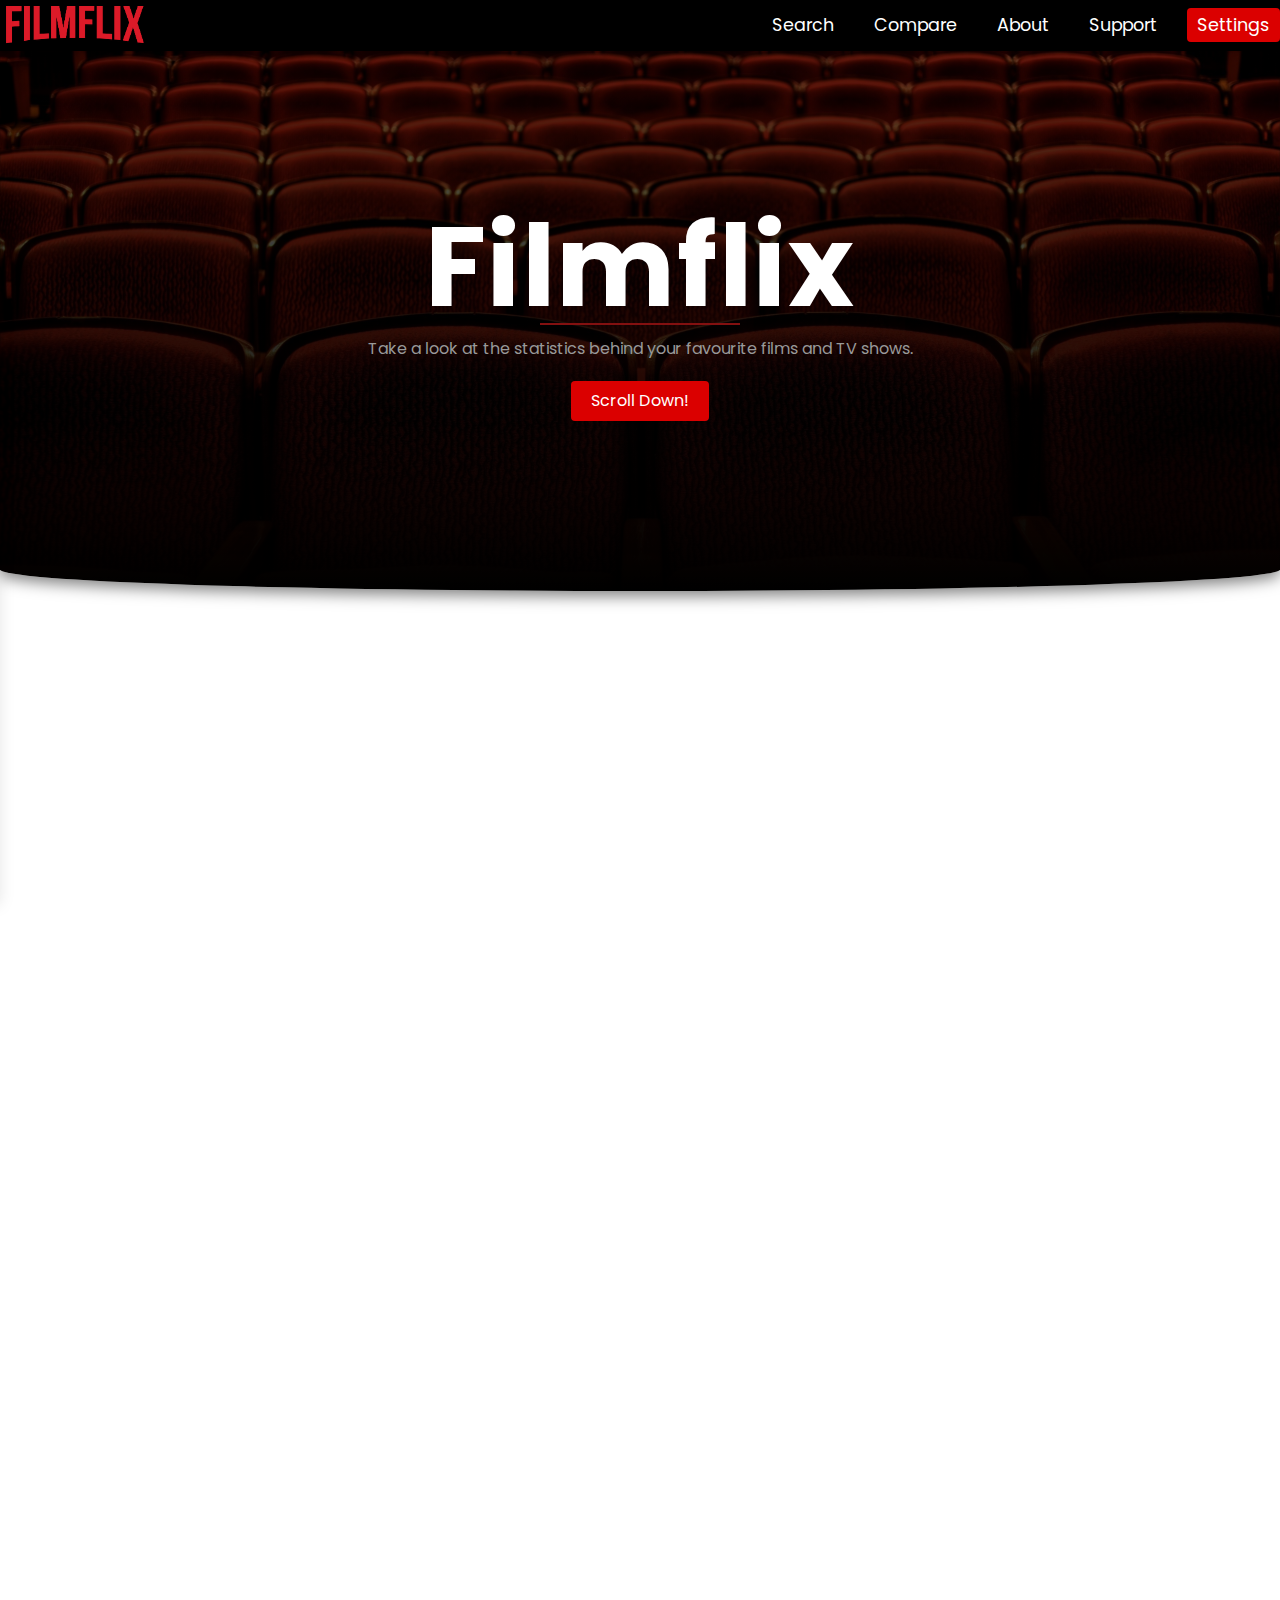
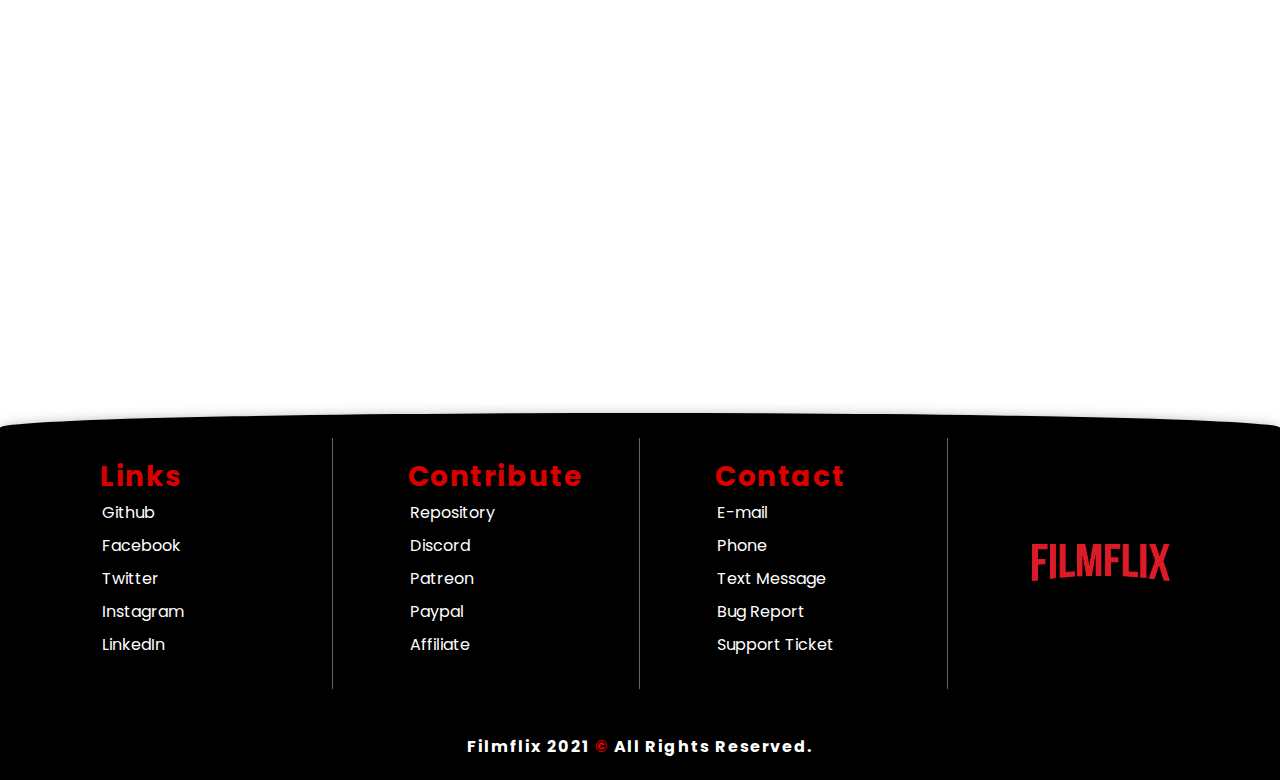
==== commit a94084d5: "Responsiveness for compare page" ====
--- a/index.html
+++ b/index.html
@@ -49,10 +49,14 @@
 							class="delayed-text-color-animation">flix</span>
 					</h1>
 					<p>Take a look at the statistics behind your favourite films and TV shows.</p>
+					<div class="animate-scroll">
+						<p class="scroll-indicator-text">Scroll Down!</p>
+						<i class="fas fa-chevron-down fa-lg"></i>
+					</div>
 				</article>
 			</div>
 		</section>
-		<section class="about card" id="about">
+		<section class="about card js-scroll" id="about">
 			<div class="container">
 				<article class="about-info info-tab">
 					<h2>What is <span class="red-highlight">Filmflix</span>?</h2>
@@ -66,7 +70,7 @@
 				</article>
 			</div>
 		</section>
-		<section class="search card" id="search">
+		<section class="search card js-scroll" id="search">
 			<div class="container">
 				<article class="search-info info-tab">
 					<h2>Start Searching</h2>
@@ -81,7 +85,7 @@
 					<button class="btn redirect" data-redirect="search">Browse</button>
 			</div>
 		</section>
-		<section class="compare card" id="compare">
+		<section class="compare card js-scroll" id="compare">
 			<div class="container">
 				<article class="compare-info info-tab">
 					<h2>Compare <span class="red-highlight">Films</span> & <span class="red-highlight">TV Shows</span>
@@ -97,7 +101,7 @@
 					<button class="btn redirect" data-redirect="compare">Take a Look</button>
 			</div>
 		</section>
-		<section class="support card" id="support">
+		<section class="support card js-scroll" id="support">
 			<div class="container">
 				<article class="support-info info-tab">
 					<h2>Need Some <span class="red-highlight">Help</span>?</h2>
@@ -126,6 +130,7 @@
 	<script src="assets/js/components/footer/footer.js" type="module"></script>
 	<script src="assets/js/components/sidebar/sidebar.js"></script>
 	<script src="assets/js/components/sidebar/toggleTheme.js"></script>
+	<script src="assets/js/components/scroll/scroll.js"></script>
 </body>
 
 </html>--- a/assets/style/index.css
+++ b/assets/style/index.css
@@ -5,9 +5,11 @@
 
 ================
 */
+
 @import url('https://fonts.googleapis.com/css2?family=Poppins:wght@400;500;600;700&display=swap');
 @import url('https://fonts.googleapis.com/css2?family=Inter&display=swap');
 @import url('https://fonts.googleapis.com/css2?family=Montserrat&display=swap');
+
 /* 
 ================
 
@@ -140,6 +142,8 @@
     background: var(--filmflix-white);
     line-height: 1.5;
     font-size: 0.875rem;
+    -webkit-transition: var(--fast-transition);
+    -o-transition: var(--fast-transition);
     transition: var(--fast-transition);
 }
 
@@ -224,6 +228,7 @@
     max-width: 1600px;
     margin: 0 auto;
     overflow: hidden;
+    padding: 0 30px;
 }
 
 .logo {
@@ -312,12 +317,109 @@
 .dark-theme {
     background: var(--dark-theme) !important;
     color: var(--filmflix-white) !important;
+    -webkit-box-shadow: var(--dark-shadow) !important;
     box-shadow: var(--dark-shadow) !important;
 }
 
 .light-theme {
     background: var(--filmflix-white) !important;
     color: var(--dark-theme) !important;
+}
+
+/* Dark Theme */
+
+.dark-theme .info-tab {
+    background: var(--dark-theme);
+}
+
+.dark-theme .card {
+    background: var(--dark-theme);
+    -webkit-box-shadow: var(--dark-shadow);
+    box-shadow: var(--dark-shadow);
+}
+
+.dark-theme .assist p {
+    color: var(--filmflix-white);
+    -webkit-box-shadow: var(--dark-shadow);
+    box-shadow: var(--dark-shadow);
+}
+
+.dark-theme .movie-data {
+    background: var(--dark-theme);
+}
+
+.dark-theme .ratings h3,
+.dark-theme .plot-items h3,
+.dark-theme .more-info h3 {
+    color: var(--filmflix-white);
+}
+
+.dark-theme .movie-data-list-title {
+    color: var(--filmflix-white) !important;
+}
+
+.dark-theme .plot-items p,
+.dark-theme .more-info p,
+.dark-theme .ratings p {
+    color: var(--gray-2);
+}
+
+.dark-theme .ratings span {
+    color: var(--primary);
+}
+
+.dark-theme .input-field {
+    color: var(--filmflix-white);
+    border: 2px solid var(--filmflix-white);
+    border-left: none;
+}
+
+.dark-theme .fa-search {
+    border: 2px solid var(--filmflix-white);
+    border-right: none;
+}
+
+.dark-theme::-webkit-input-placeholder {
+    color: var(--gray-1);
+}
+
+.dark-theme::-moz-placeholder {
+    color: var(--gray-1);
+}
+
+.dark-theme:-ms-input-placeholder {
+    color: var(--gray-1);
+}
+
+.dark-theme::-ms-input-placeholder {
+    color: var(--gray-1);
+}
+
+.dark-theme::placeholder {
+    color: var(--gray-1);
+}
+
+.dark-theme .dropdown {
+    background: var(--dark-theme);
+    box-shadow: var(--dark-shadow);
+}
+
+.dark-theme .dropdown-item p {
+    color: var(--filmflix-white);
+}
+
+.dark-theme .dropdown-item:hover {
+    background: var(--gray-8);
+}
+
+.dark-theme .comparison-item,
+.dark-theme .tally-card {
+    -webkit-box-shadow: var(--dark-shadow);
+    box-shadow: var(--dark-shadow);
+}
+
+.dark-theme .content p {
+    color: var(--gray-3);
 }
 
 /* Navbar */
@@ -338,6 +440,12 @@
     -webkit-box-pack: justify;
     -ms-flex-pack: justify;
     justify-content: space-between;
+}
+
+.nav-heading .logo {
+    -webkit-animation: logo-fly-in .7s cubic-bezier(0.215, 0.610, 0.355, 1.000) both;
+    animation: logo-fly-in .7s cubic-bezier(0.215, 0.610, 0.355, 1.000) both;
+    animation-delay: 0.3s;
 }
 
 .nav-toggle {
@@ -379,6 +487,31 @@
     -o-transition: var(--transition);
     transition: var(--transition);
     cursor: pointer;
+}
+
+.nav-list-item {
+    -webkit-animation: nav-fly-in 0.7s cubic-bezier(0.215, 0.610, 0.355, 1.000) both;
+    animation: nav-fly-in 0.7s cubic-bezier(0.215, 0.610, 0.355, 1.000) both;
+}
+
+.nav-list-item:first-child {
+    animation-delay: 0.3s;
+}
+
+.nav-list-item:nth-child(2) {
+    animation-delay: .6s;
+}
+
+.nav-list-item:nth-child(3) {
+    animation-delay: .9s;
+}
+
+.nav-list-item:nth-child(4) {
+    animation-delay: 1.2s;
+}
+
+.nav-list-item:nth-child(5) {
+    animation-delay: 1.5s;
 }
 
 .nav-link:hover,
@@ -427,6 +560,8 @@
 
 .sidebar h1 {
     font-size: 2rem;
+    width: -webkit-fit-content;
+    width: -moz-fit-content;
     width: fit-content;
     margin: 20px auto 0 auto;
     border-bottom: 2px solid var(--primary);
@@ -434,6 +569,8 @@
 }
 
 .toggle-theme {
+    display: -webkit-box;
+    display: -ms-flexbox;
     display: flex;
     position: relative;
     margin: 20px auto 0 auto !important;
@@ -470,6 +607,8 @@
     background: var(--primary);
     padding: 10px 20px;
     width: 70px;
+    -webkit-transition: var(--transition);
+    -o-transition: var(--transition);
     transition: var(--transition);
 }
 
@@ -479,11 +618,38 @@
 
 /* Landing Section */
 
+.js-scroll {
+    opacity: 0;
+    transition: opacity, transform 0.5s linear;
+    transform: translateX(-300%);
+}
+
+.js-scroll.scrolled {
+    opacity: 1;
+    transform: translateX(0);
+}
+
+.scroll-indicator-text {
+    color: var(--filmflix-white);
+    padding: 8px 20px !important;
+    background: var(--primary);
+    width: fit-content;
+    margin: 0 auto 10px auto !important;
+    border-radius: var(--radius);
+    cursor: pointer;
+}
+
+.banner i {
+    animation: arrow 0.8s ease-in both infinite;
+    transition: var(--transition);
+    animation-delay: 1.2s;
+}
+
 .landing {
-    height: 40vh;
+    height: 60vh;
     color: var(--filmflix-white);
+    background: -o-linear-gradient(rgba(0, 0, 0, 0.6), rgba(0, 0, 0, 1)), url(../images/landing.JPEG) center/cover no-repeat;
     background: -webkit-gradient(linear, left top, left bottom, from(rgba(0, 0, 0, 0.6)), to(rgba(0, 0, 0, 1))), url(../images/landing.JPEG) center/cover no-repeat;
-    background: -o-linear-gradient(rgba(0, 0, 0, 0.6), rgba(0, 0, 0, 1)), url(../images/landing.JPEG) center/cover no-repeat;
     background: linear-gradient(rgba(0, 0, 0, 0.6), rgba(0, 0, 0, 1)), url(../images/landing.JPEG) center/cover no-repeat;
     border-bottom-left-radius: 50em 5%;
     border-bottom-right-radius: 50em 5%;
@@ -510,12 +676,27 @@
     text-align: center;
 }
 
+.banner h1 {
+    -webkit-animation: fly-in .7s cubic-bezier(0.215, 0.610, 0.355, 1.000) both;
+    animation: fly-in .7s cubic-bezier(0.215, 0.610, 0.355, 1.000) both;
+    animation-delay: 0.4s;
+}
+
 .banner h4 {
     padding: 0px 25px;
 }
 
-.banner p {
+.banner p:nth-child(2) {
+    -webkit-animation: tracking-in-expand .5s cubic-bezier(0.215, 0.610, 0.355, 1.000) both;
+    animation: tracking-in-expand .5s cubic-bezier(0.215, 0.610, 0.355, 1.000) both;
+    animation-delay: 0.8s;
+}
+
+.animate-scroll {
     padding: 0 10px;
+    -webkit-animation: img-fly-in .7s cubic-bezier(0.215, 0.610, 0.355, 1.000) both;
+    animation: img-fly-in .7s cubic-bezier(0.215, 0.610, 0.355, 1.000) both;
+    animation-delay: 0.8s;
 }
 
 .landing h1 {
@@ -557,12 +738,14 @@
     max-width: 800px;
     padding: 25px;
     margin-bottom: 5rem;
-    transition: var(--fast-transition);
 }
 
 .info-tab {
     padding-bottom: 2rem;
-    transition: var(--fast-transition);
+}
+
+.info-tab h2 {
+    font-size: 1.7rem;
 }
 
 .info-tab h1 {
@@ -606,7 +789,25 @@
     border-top-left-radius: 10px;
     border-bottom-left-radius: 10px;
     padding: 10px;
+    -webkit-transition: all 0.15s linear;
+    -o-transition: all 0.15s linear;
     transition: all 0.15s linear;
+}
+
+.searchbar::-webkit-input-placeholder {
+    color: var(--filmflix-black);
+}
+
+.searchbar::-moz-placeholder {
+    color: var(--filmflix-black);
+}
+
+.searchbar:-ms-input-placeholder {
+    color: var(--filmflix-black);
+}
+
+.searchbar::-ms-input-placeholder {
+    color: var(--filmflix-black);
 }
 
 .searchbar::placeholder {
@@ -700,8 +901,8 @@
 
 .result-info {
     color: #fff;
+    background: -o-linear-gradient(rgba(0, 0, 0, 0.7), rgba(0, 0, 0, 0.9));
     background: -webkit-gradient(linear, left top, left bottom, from(rgba(0, 0, 0, 0.7)), to(rgba(0, 0, 0, 0.9)));
-    background: -o-linear-gradient(rgba(0, 0, 0, 0.7), rgba(0, 0, 0, 0.9));
     background: linear-gradient(rgba(0, 0, 0, 0.7), rgba(0, 0, 0, 0.9));
     padding: 20px;
     border-radius: 0 0 0.25rem 0.25rem;
@@ -719,8 +920,14 @@
 
 .selected-background {
     display: -ms-grid;
+    display: -webkit-box;
+    display: -ms-flexbox;
     display: flex;
+    -webkit-box-pack: center;
+    -ms-flex-pack: center;
     justify-content: center;
+    -webkit-box-align: center;
+    -ms-flex-align: center;
     align-items: center;
     position: fixed;
     background: rgba(0, 0, 0, 0.7);
@@ -791,6 +998,7 @@
     width: -moz-fit-content;
     width: fit-content;
     border-bottom: 2px solid var(--primary);
+    color: var(--filmflix-black);
 }
 
 .plot-items p {
@@ -802,6 +1010,9 @@
     display: -webkit-box;
     display: -ms-flexbox;
     display: flex;
+    -webkit-box-orient: vertical;
+    -webkit-box-direction: normal;
+    -ms-flex-direction: column;
     flex-direction: column;
     -webkit-box-pack: space-evenly;
     -ms-flex-pack: space-evenly;
@@ -844,6 +1055,7 @@
 
 .movie-data-list-title {
     text-align: center;
+    color: var(--filmflix-black) !important;
 }
 
 .movie-data-list-data-item {
@@ -909,9 +1121,7 @@
     -ms-grid-column-span: 2;
     grid-column: span 2;
     width: 200px;
-    -webkit-transition: var(--transition);
-    -o-transition: var(--transition);
-    transition: var(--transition);
+    background: transparent;
 }
 
 .compare-input::-webkit-input-placeholder {
@@ -938,7 +1148,20 @@
 .right-movie {
     padding: 5px;
     border-radius: var(--radius);
+    transition: var(--transition);
     margin: 15px;
+}
+
+.left-movie {
+    transform: translateX(-400%);
+}
+
+.right-movie {
+    transform: translateX(400%);
+}
+
+.movie-move {
+    transform: translateX(0);
 }
 
 .assist {
@@ -956,11 +1179,16 @@
 
 .assist p {
     text-align: center;
-    padding: 10px;
+    padding: 20px;
     border-radius: var(--radius);
     -webkit-box-shadow: var(--light-shadow);
     box-shadow: var(--light-shadow);
     font-size: 1.05rem;
+}
+
+.assist .dark-theme {
+    -webkit-box-shadow: var(--dark-shadow);
+    box-shadow: var(--dark-shadow);
 }
 
 .left-search,
@@ -1052,6 +1280,7 @@
     border-radius: var(--radius);
     -webkit-box-shadow: var(--light-shadow);
     box-shadow: var(--light-shadow);
+    transition: var(--transition);
 }
 
 .comparison-item p {
@@ -1169,6 +1398,7 @@
     -webkit-box-shadow: var(--light-shadow);
     box-shadow: var(--light-shadow);
     margin-bottom: 1.5rem;
+    transition: var(--transition);
 }
 
 .tally-card p {
@@ -1188,6 +1418,94 @@
 
 .movie-loss {
     background: rgb(255, 108, 108);
+}
+
+/* About Page */
+.about-landing,
+.compare-landing {
+    min-height: 60vh;
+    background: var(--filmflix-black);
+    display: -webkit-box;
+    display: -ms-flexbox;
+    display: flex;
+    -webkit-box-align: center;
+    -ms-flex-align: center;
+    align-items: center;
+}
+
+.about-grid,
+.compare-grid {
+    display: -ms-grid;
+    display: grid;
+    -ms-grid-columns: 1fr;
+    grid-template-columns: 1fr;
+    -webkit-box-align: center;
+    -ms-flex-align: center;
+    align-items: center;
+    -webkit-box-pack: center;
+    -ms-flex-pack: center;
+    justify-content: center;
+    gap: 1rem;
+}
+
+.about-text,
+.compare-grid {
+    color: var(--filmflix-white);
+    padding: 25px 25px;
+}
+
+.about-text h1,
+.compare-text h1 {
+    width: -webkit-fit-content;
+    width: -moz-fit-content;
+    width: fit-content;
+    border-bottom: 2px solid var(--primary);
+    padding-bottom: 8px;
+    -webkit-animation: tracking-in-expand .7s cubic-bezier(0.215, 0.610, 0.355, 1.000) both;
+    animation: tracking-in-expand .7s cubic-bezier(0.215, 0.610, 0.355, 1.000) both;
+}
+
+.about-text p,
+.compare-text p {
+    -webkit-animation: fly-in .7s cubic-bezier(0.215, 0.610, 0.355, 1.000) both;
+    animation: fly-in .7s cubic-bezier(0.215, 0.610, 0.355, 1.000) both;
+    -webkit-animation-delay: 0.7s;
+    animation-delay: 0.7s;
+    max-width: 400px;
+    margin: 0;
+}
+
+.about-landing figure,
+.compare-landing figure {
+    display: -webkit-box;
+    display: -ms-flexbox;
+    display: flex;
+    -webkit-box-pack: center;
+    -ms-flex-pack: center;
+    justify-content: center;
+    -webkit-animation: img-fly-in .7s cubic-bezier(0.215, 0.610, 0.355, 1.000) both;
+    animation: img-fly-in .7s cubic-bezier(0.215, 0.610, 0.355, 1.000) both;
+    -webkit-animation-delay: 1.4s;
+    animation-delay: 1.4s;
+    padding: 25px 0px;
+}
+
+.about-landing figure img,
+.compare-landing figure img {
+    width: 400px;
+    -webkit-box-shadow: 25px 25px 0px #090909;
+    box-shadow: 25px 25px 0px #090909;
+    -webkit-transition: var(--transition);
+    -o-transition: var(--transition);
+    transition: var(--transition);
+    cursor: pointer;
+}
+
+.about-landing figure img:hover,
+.compare-landing figure img:hover {
+    -webkit-transform: translateY(-3%);
+    -ms-transform: translateY(-3%);
+    transform: translateY(-3%);
 }
 
 /* Footer */
@@ -1314,6 +1632,174 @@
     }
 }
 
+@-webkit-keyframes tracking-in-expand {
+    0% {
+        letter-spacing: -0.5em;
+        opacity: 0;
+    }
+
+    40% {
+        opacity: 0.6;
+    }
+
+    100% {
+        opacity: 1;
+    }
+}
+
+@keyframes tracking-in-expand {
+    0% {
+        letter-spacing: -0.5em;
+        opacity: 0;
+    }
+
+    40% {
+        opacity: 0.6;
+    }
+
+    100% {
+        opacity: 1;
+    }
+}
+
+@-webkit-keyframes fly-in {
+    0% {
+        -webkit-transform: translateX(-400%);
+        transform: translateX(-400%);
+        opacity: 0;
+    }
+
+    100% {
+        -webkit-transform: translateX(0);
+        transform: translateX(0);
+        opacity: 1;
+    }
+}
+
+@keyframes fly-in {
+    0% {
+        -webkit-transform: translateX(-400%);
+        transform: translateX(-400%);
+        opacity: 0;
+    }
+
+    100% {
+        -webkit-transform: translateX(0);
+        transform: translateX(0);
+        opacity: 1;
+    }
+}
+
+@-webkit-keyframes img-fly-in {
+    0% {
+        -webkit-transform: translateX(400%);
+        transform: translateX(400%);
+        opacity: 0;
+    }
+
+    100% {
+        -webkit-transform: translateX(0);
+        transform: translateX(0);
+        opacity: 1;
+    }
+}
+
+@keyframes img-fly-in {
+    0% {
+        -webkit-transform: translateX(400%);
+        transform: translateX(400%);
+        opacity: 0;
+    }
+
+    100% {
+        -webkit-transform: translateX(0);
+        transform: translateX(0);
+        opacity: 1;
+    }
+}
+
+@-webkit-keyframes logo-fly-in {
+    0% {
+        -webkit-transform: translateX(-400%);
+        transform: translateX(-400%);
+    }
+
+    100% {
+        -webkit-transform: translateX(0);
+        transform: translateX(0);
+    }
+}
+
+@keyframes logo-fly-in {
+    0% {
+        -webkit-transform: translateX(-400%);
+        transform: translateX(-400%);
+    }
+
+    100% {
+        -webkit-transform: translateX(0);
+        transform: translateX(0);
+    }
+}
+
+@-webkit-keyframes nav-fly-in {
+    0% {
+        -webkit-transform: translateX(800%);
+        transform: translateX(800%);
+    }
+
+    100% {
+        -webkit-transform: translateX(0);
+        transform: translateX(0);
+    }
+}
+
+@keyframes nav-fly-in {
+    0% {
+        -webkit-transform: translateX(800%);
+        transform: translateX(800%);
+    }
+
+    100% {
+        -webkit-transform: translateX(0);
+        transform: translateX(0);
+    }
+}
+
+@-webkit-keyframes arrow {
+    0% {
+        -webkit-transform: translateY(15px);
+        transform: translateY(15px);
+    }
+
+    50% {
+        -webkit-transform: translateY(0);
+        transform: translateY(0);
+    }
+
+    100% {
+        -webkit-transform: translateY(15px);
+        transform: translateY(15px);
+    }
+}
+
+@keyframes arrow {
+    0% {
+        -webkit-transform: translateY(15px);
+        transform: translateY(15px);
+    }
+
+    50% {
+        -webkit-transform: translateY(0);
+        transform: translateY(0);
+    }
+
+    100% {
+        -webkit-transform: translateY(15px);
+        transform: translateY(15px);
+    }
+}
+
 /* Media Queries [Largest --> Smallest] */
 @media screen and (min-width: 1350px) {
     .search-results {
@@ -1327,6 +1813,16 @@
         -ms-grid-columns: 1fr 1fr 1fr 1fr;
         grid-template-columns: repeat(4, 1fr);
     }
+
+    .about-landing .container,
+    .compare-landing .container {
+        padding: 25px 25px;
+    }
+
+    .about-landing figure img,
+    .compare-landing figure img {
+        width: 500px !important;
+    }
 }
 
 @media screen and (max-width: 1090px) {
@@ -1334,6 +1830,32 @@
         -ms-grid-columns: 1fr 1fr 1fr;
         grid-template-columns: repeat(3, 1fr);
     }
+
+    .about-text p,
+    .compare-text p {
+        max-width: 400px !important;
+    }
+}
+
+@media screen and (max-width: 980px) {
+
+    .about-landing figure img,
+    .compare-landing figure img {
+        width: 450px !important;
+    }
+}
+
+@media screen and (max-width: 980px) {
+
+    .about-landing figure img,
+    .compare-landing figure img {
+        width: 400px !important;
+    }
+
+    .about-grid,
+    .compare-grid {
+        gap: 2rem;
+    }
 }
 
 @media screen and (max-width: 805px) {
@@ -1360,6 +1882,15 @@
     }
 }
 
+@media screen and (max-width: 465px) {
+
+    .about-landing figure img,
+    .compare-landing figure img {
+        width: 300px !important;
+        box-shadow: 15px 15px 0px #090909;
+    }
+}
+
 @media screen and (max-width: 400px) {
     .search-input {
         height: 125px;
@@ -1375,8 +1906,32 @@
     }
 
     .movie-heading {
+        -webkit-box-orient: vertical;
+        -webkit-box-direction: normal;
+        -ms-flex-direction: column;
         flex-direction: column;
         gap: 0.5rem;
+    }
+}
+
+@media screen and (max-width: 350px) {
+
+    .about-grid,
+    .compare-grid {
+        gap: 0.5rem;
+    }
+
+    .about-landing figure img,
+    .compare-landing figure img {
+        width: 250px !important;
+    }
+}
+
+@media screen and (max-width: 320px) {
+
+    .about-text h1,
+    .compare-text h1 {
+        font-size: 2.5rem;
     }
 }
 
@@ -1414,6 +1969,10 @@
 
 @media screen and (min-width: 800px) {
     /* Global */
+
+    .container {
+        padding: 0;
+    }
 
     .navigation {
         height: auto !important;
@@ -1476,6 +2035,10 @@
         margin-top: 5rem;
     }
 
+    .info-tab h2 {
+        font-size: 2rem;
+    }
+
     /* Search */
 
     .assist p {
@@ -1483,10 +2046,14 @@
     }
 
     .top-section {
+        -ms-grid-columns: auto auto;
         grid-template-columns: auto auto;
     }
 
     .movie-data-list {
+        -webkit-box-orient: horizontal;
+        -webkit-box-direction: normal;
+        -ms-flex-direction: row;
         flex-direction: row;
     }
 
@@ -1521,10 +2088,6 @@
         grid-template-columns: 1fr 1fr;
     }
 
-    .compare-input {
-        margin-top: 3rem;
-    }
-
     .input-field {
         width: 250px;
     }
@@ -1560,6 +2123,22 @@
     .movie-img-container {
         -ms-grid-column-span: 1;
         grid-column: span 1;
+    }
+
+    /* About */
+    .about-grid,
+    .compare-grid {
+        -ms-grid-columns: 1fr 1fr;
+        grid-template-columns: 1fr 1fr;
+    }
+
+    .compare-text p {
+        max-width: 650px;
+    }
+
+    .about-landing figure img,
+    .compare-landing figure img {
+        width: 600px;
     }
 
     .footer-container {
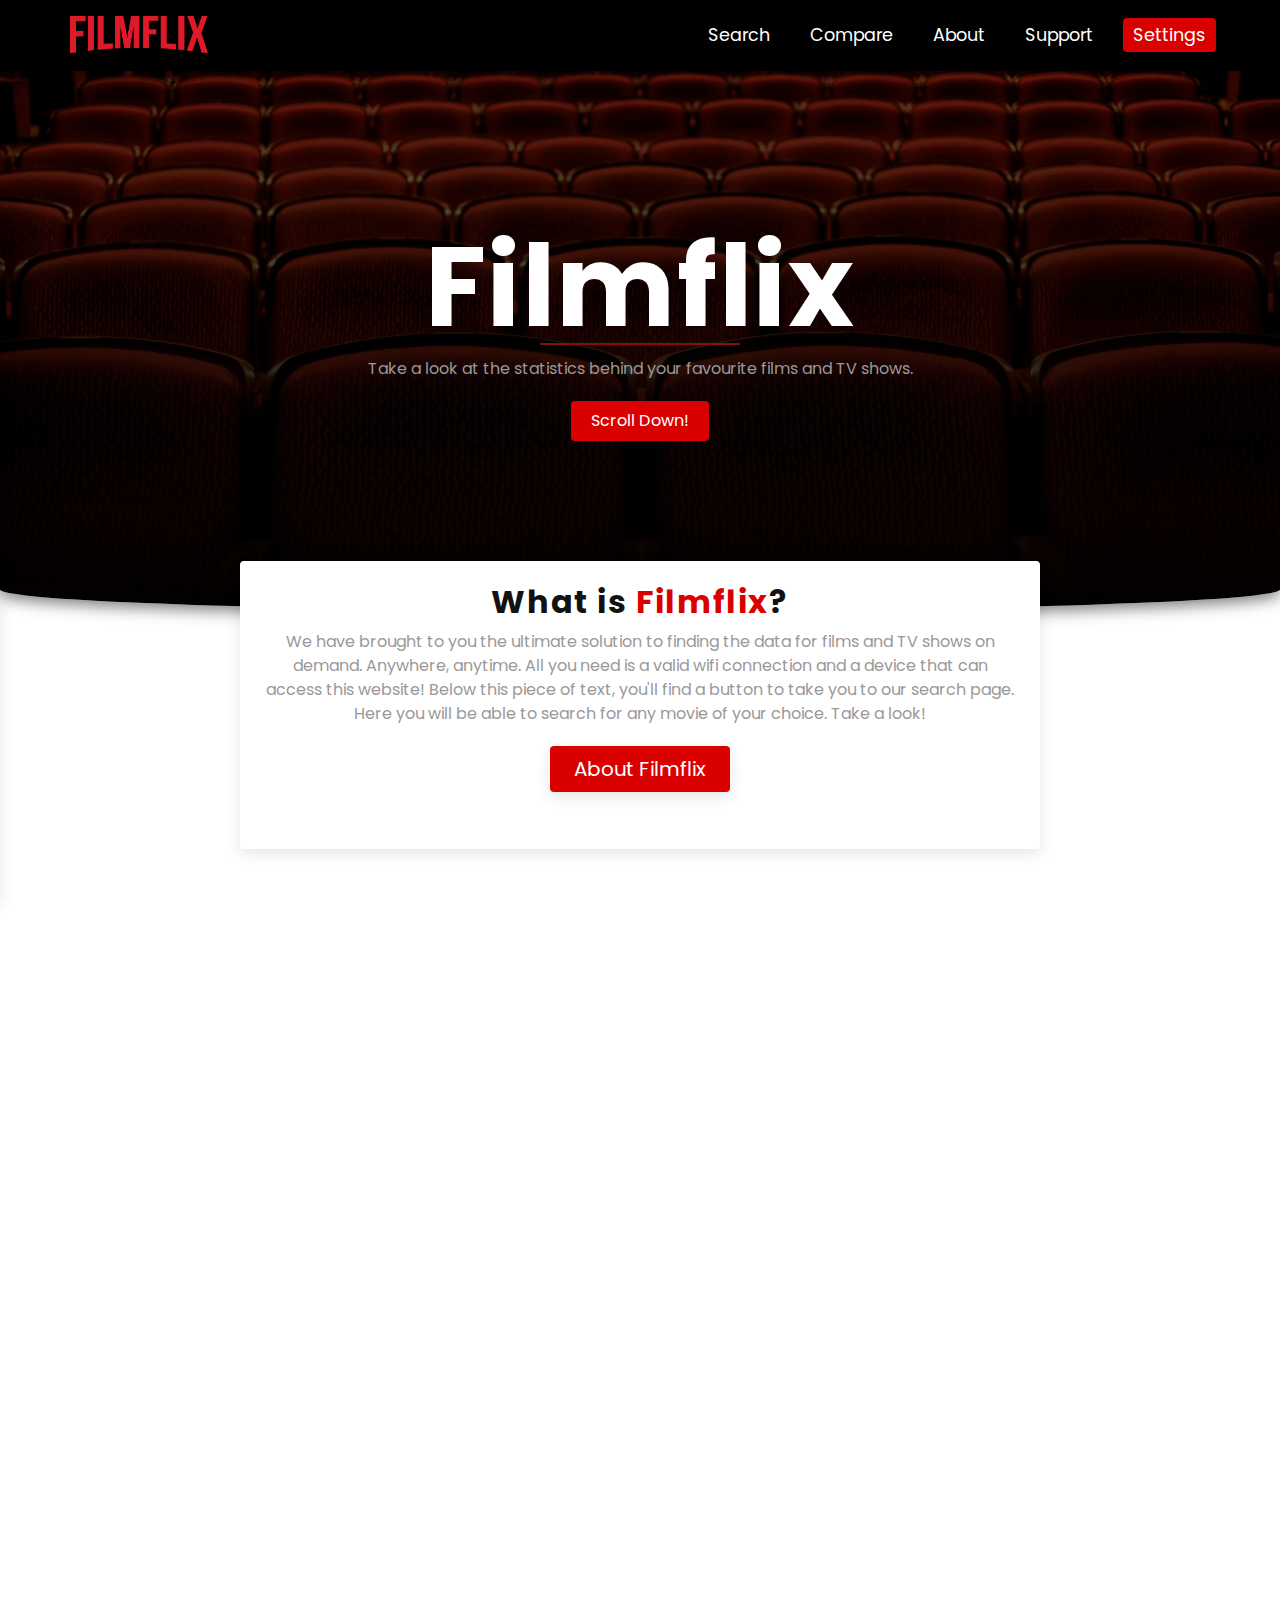
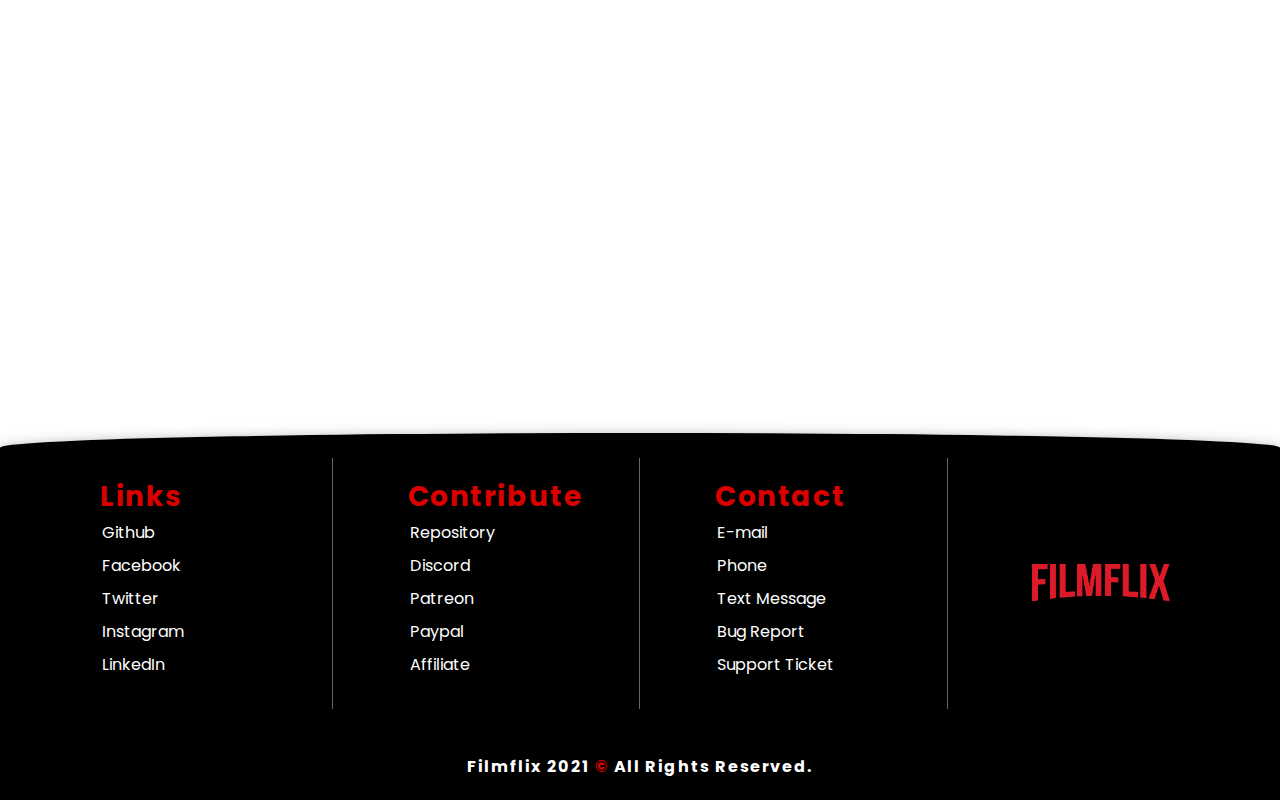
==== commit e2aebe6b: "Sidebar and about/compare responsiveness" ====
--- a/index.html
+++ b/index.html
@@ -30,6 +30,9 @@
 	</div>
 	<aside class="sidebar">
 		<div class="sidebar-container">
+			<div class="exit-sidebar">
+				<i class="fas fa-times close-sidebar fa-lg"></i>
+			</div>
 			<h1>Settings</h1>
 			<button class="toggle-theme">
 				<span class="light">Light</span>
@@ -56,7 +59,7 @@
 				</article>
 			</div>
 		</section>
-		<section class="about card js-scroll" id="about">
+		<section class="about card" id="about">
 			<div class="container">
 				<article class="about-info info-tab">
 					<h2>What is <span class="red-highlight">Filmflix</span>?</h2>
--- a/assets/style/index.css
+++ b/assets/style/index.css
@@ -228,7 +228,7 @@
     max-width: 1600px;
     margin: 0 auto;
     overflow: hidden;
-    padding: 0 30px;
+    max-width: 90vw;
 }
 
 .logo {
@@ -422,14 +422,22 @@
     color: var(--gray-3);
 }
 
+.dark-theme .information-card {
+    box-shadow: var(--dark-shadow);
+}
+
+.dark-theme .information-card h1 {
+    color: var(--filmflix-white);
+}
+
 /* Navbar */
 
 .navbar {
     background: var(--filmflix-black);
+    padding: 10px 10px;
 }
 
 .nav-container {
-    padding: 15px;
     display: block;
 }
 
@@ -558,12 +566,18 @@
     transform: translateX(0);
 }
 
+.exit-sidebar {
+    padding: 25px;
+    display: flex;
+    justify-content: flex-end;
+}
+
 .sidebar h1 {
     font-size: 2rem;
     width: -webkit-fit-content;
     width: -moz-fit-content;
     width: fit-content;
-    margin: 20px auto 0 auto;
+    margin: 0 auto;
     border-bottom: 2px solid var(--primary);
     padding: 6px 0;
 }
@@ -687,8 +701,8 @@
 }
 
 .banner p:nth-child(2) {
-    -webkit-animation: tracking-in-expand .5s cubic-bezier(0.215, 0.610, 0.355, 1.000) both;
-    animation: tracking-in-expand .5s cubic-bezier(0.215, 0.610, 0.355, 1.000) both;
+    -webkit-animation: fly-in 1s cubic-bezier(0.215, 0.610, 0.355, 1.000) both;
+    animation: fly-in 1s cubic-bezier(0.215, 0.610, 0.355, 1.000) both;
     animation-delay: 0.8s;
 }
 
@@ -714,6 +728,8 @@
 
 .about {
     margin-top: -30px !important;
+    animation: about-entrance 0.7s cubic-bezier(0.215, 0.610, 0.355, 1) both;
+    animation-delay: 1.2s;
 }
 
 .about,
@@ -967,6 +983,7 @@
 
 .movie-data-details {
     overflow: auto;
+    padding-bottom: 25px;
 }
 
 .top-section {
@@ -1106,6 +1123,16 @@
     -webkit-box-pack: center;
     -ms-flex-pack: center;
     justify-content: center;
+}
+
+.left {
+    -webkit-animation: fly-in .5s cubic-bezier(0.215, 0.610, 0.355, 1) both;
+    animation: fly-in .5s cubic-bezier(0.215, 0.610, 0.355, 1) both;
+}
+
+.right {
+    -webkit-animation: img-fly-in .5s cubic-bezier(0.215, 0.610, 0.355, 1) both;
+    animation: img-fly-in .5s cubic-bezier(0.215, 0.610, 0.355, 1) both;
 }
 
 .input-field {
@@ -1158,6 +1185,7 @@
 
 .right-movie {
     transform: translateX(400%);
+    padding-bottom: 5rem;
 }
 
 .movie-move {
@@ -1421,6 +1449,7 @@
 }
 
 /* About Page */
+
 .about-landing,
 .compare-landing {
     min-height: 60vh;
@@ -1445,10 +1474,11 @@
     -webkit-box-pack: center;
     -ms-flex-pack: center;
     justify-content: center;
+    padding: 0 30px;
     gap: 1rem;
 }
 
-.about-text,
+.about-grid,
 .compare-grid {
     color: var(--filmflix-white);
     padding: 25px 25px;
@@ -1508,6 +1538,34 @@
     transform: translateY(-3%);
 }
 
+.about-information .container {
+    padding: 2rem 0;
+}
+
+.information-card {
+    text-align: center;
+    max-width: 800px;
+    margin: 0 25px;
+    padding: 25px 10px;
+    margin-bottom: 50px;
+    border-radius: var(--radius);
+    box-shadow: var(--light-shadow);
+}
+
+.information-card:first-child {
+    animation: about-entrance 0.7s cubic-bezier(0.215, 0.610, 0.355, 1) both;
+    animation-delay: 1.2s;
+}
+
+.information-card:last-child {
+    margin-bottom: 0;
+}
+
+.information-card h1 {
+    color: var(--filmflix-black);
+    font-size: 2rem;
+}
+
 /* Footer */
 .footer {
     width: 100%;
@@ -1800,6 +1858,30 @@
     }
 }
 
+@-webkit-keyframes about-entrance {
+    0% {
+        -webkit-transform: translateX(-300%);
+        transform: translateX(-300%);
+    }
+
+    100% {
+        -webkit-transform: translateX(0);
+        transform: translateX(0);
+    }
+}
+
+@keyframes about-entrance {
+    0% {
+        -webkit-transform: translateX(-300%);
+        transform: translateX(-300%);
+    }
+
+    100% {
+        -webkit-transform: translateX(0);
+        transform: translateX(0);
+    }
+}
+
 /* Media Queries [Largest --> Smallest] */
 @media screen and (min-width: 1350px) {
     .search-results {
@@ -1841,20 +1923,22 @@
 
     .about-landing figure img,
     .compare-landing figure img {
-        width: 450px !important;
-    }
-}
-
-@media screen and (max-width: 980px) {
-
-    .about-landing figure img,
-    .compare-landing figure img {
         width: 400px !important;
+    }
+
+    .compare-text h1,
+    .about-text h1 {
+        font-size: 2.5rem;
+    }
+
+    .compare-text p,
+    .compare-text p {
+        font-size: 0.9rem;
     }
 
     .about-grid,
     .compare-grid {
-        gap: 2rem;
+        gap: 1rem;
     }
 }
 
@@ -1912,6 +1996,10 @@
         flex-direction: column;
         gap: 0.5rem;
     }
+
+    .sidebar {
+        width: 100vw;
+    }
 }
 
 @media screen and (max-width: 350px) {
@@ -1968,12 +2056,8 @@
 }
 
 @media screen and (min-width: 800px) {
+
     /* Global */
-
-    .container {
-        padding: 0;
-    }
-
     .navigation {
         height: auto !important;
     }
@@ -2106,6 +2190,10 @@
         margin-top: 0;
     }
 
+    .right-movie {
+        padding-bottom: 5px;
+    }
+
     .movie-details {
         -ms-grid-column-span: 1;
         grid-column: span 1;
@@ -2132,7 +2220,8 @@
         grid-template-columns: 1fr 1fr;
     }
 
-    .compare-text p {
+    .compare-text p,
+    .about-text p {
         max-width: 650px;
     }
 
@@ -2140,6 +2229,17 @@
     .compare-landing figure img {
         width: 600px;
     }
+
+    .about-information .container {
+        padding: 2rem;
+    }
+
+    .information-card {
+        margin: 0 auto 50px auto;
+        padding: 25px;
+    }
+
+    /* Footer */
 
     .footer-container {
         -ms-grid-columns: 1fr 1fr 1fr 1fr;
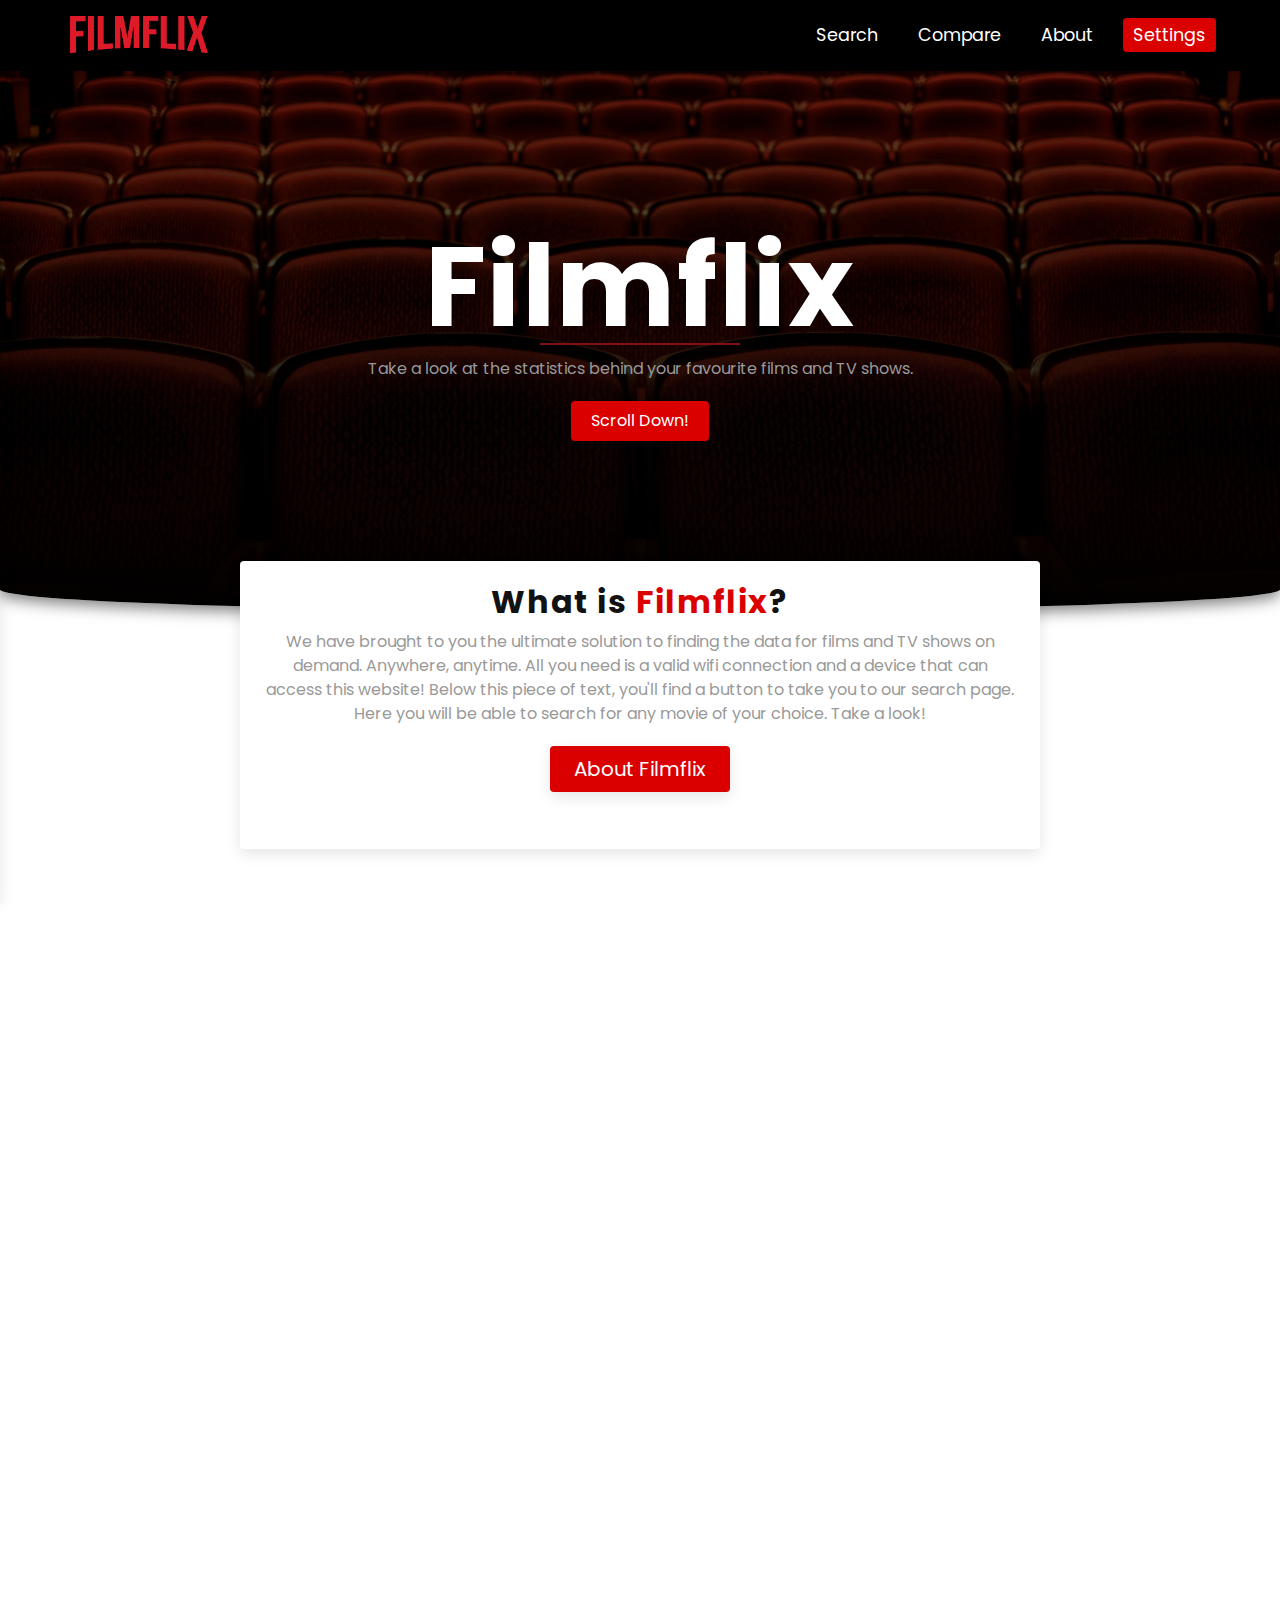
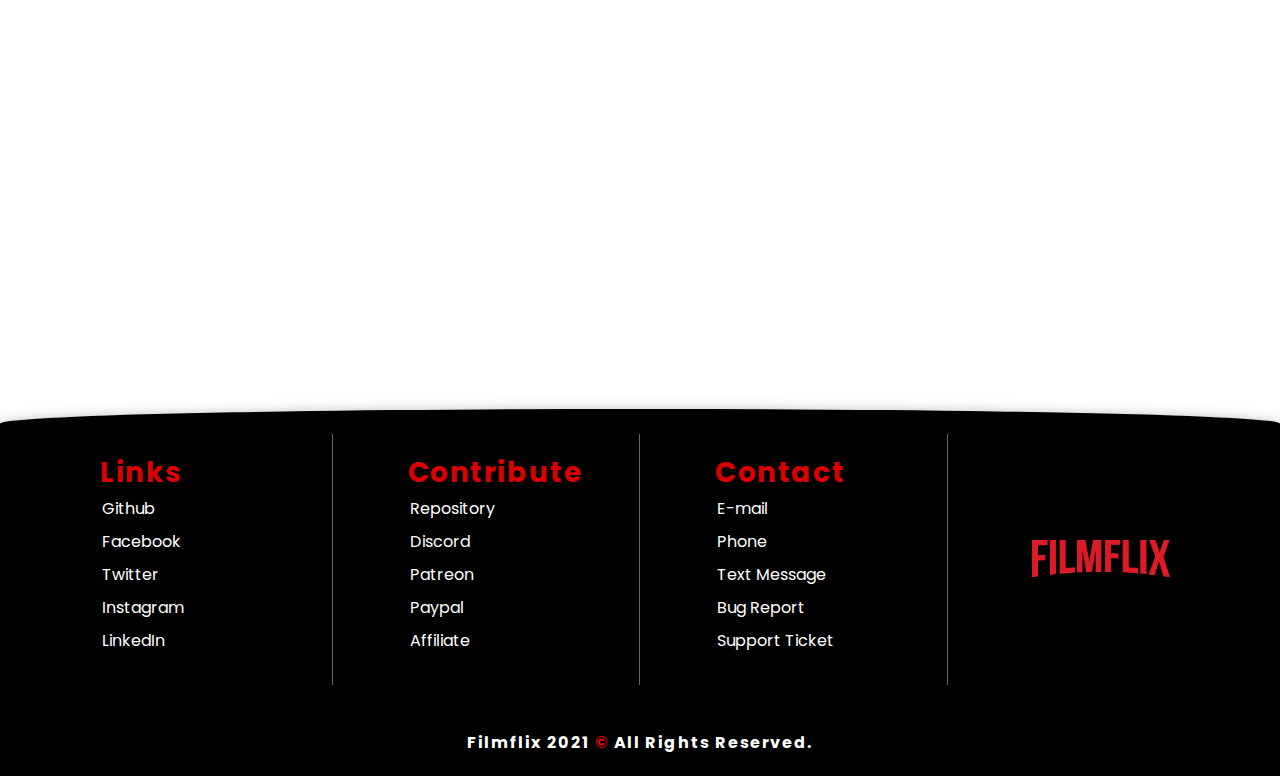
==== commit cffbe5c1: "Final changes" ====
--- a/index.html
+++ b/index.html
@@ -107,11 +107,10 @@
 		<section class="support card js-scroll" id="support">
 			<div class="container">
 				<article class="support-info info-tab">
-					<h2>Need Some <span class="red-highlight">Help</span>?</h2>
-					<p>If you're in need of support, please feel free to reach out to our support team by tapping the
-						button
-						below. We will also answer any questions, inquiries, or problems that you are facing with the
-						website.</p>
+					<h2>Found a <span class="red-highlight">Bug</span>?</h2>
+					<p>If you have found a bug on the website, please feel free to open an issue, or pull request within
+						the repositry, which can be found <a href="https://github.com/AJKilmurray/Filmflix"
+							class="red-highlight" target="_blank">here</a>.</p>
 					<button class="btn redirect" data-redirect="support">Get Help</button>
 				</article>
 			</div>
--- a/assets/style/index.css
+++ b/assets/style/index.css
@@ -326,6 +326,10 @@
     color: var(--dark-theme) !important;
 }
 
+.fa-times {
+    cursor: pointer;
+}
+
 /* Dark Theme */
 
 .dark-theme .info-tab {
@@ -401,6 +405,7 @@
 
 .dark-theme .dropdown {
     background: var(--dark-theme);
+    -webkit-box-shadow: var(--dark-shadow);
     box-shadow: var(--dark-shadow);
 }
 
@@ -423,11 +428,21 @@
 }
 
 .dark-theme .information-card {
+    -webkit-box-shadow: var(--dark-shadow);
     box-shadow: var(--dark-shadow);
 }
 
 .dark-theme .information-card h1 {
     color: var(--filmflix-white);
+}
+
+.dark-theme .movie-data-list-data-item {
+    color: var(--filmflix-white);
+    background: var(--filmflix-black);
+}
+
+.dark-theme .movie-data-list-data-item:hover {
+    color: var(--primary);
 }
 
 /* Navbar */
@@ -453,6 +468,7 @@
 .nav-heading .logo {
     -webkit-animation: logo-fly-in .7s cubic-bezier(0.215, 0.610, 0.355, 1.000) both;
     animation: logo-fly-in .7s cubic-bezier(0.215, 0.610, 0.355, 1.000) both;
+    -webkit-animation-delay: 0.3s;
     animation-delay: 0.3s;
 }
 
@@ -503,22 +519,27 @@
 }
 
 .nav-list-item:first-child {
+    -webkit-animation-delay: 0.3s;
     animation-delay: 0.3s;
 }
 
 .nav-list-item:nth-child(2) {
+    -webkit-animation-delay: .6s;
     animation-delay: .6s;
 }
 
 .nav-list-item:nth-child(3) {
+    -webkit-animation-delay: .9s;
     animation-delay: .9s;
 }
 
 .nav-list-item:nth-child(4) {
+    -webkit-animation-delay: 1.2s;
     animation-delay: 1.2s;
 }
 
 .nav-list-item:nth-child(5) {
+    -webkit-animation-delay: 1.5s;
     animation-delay: 1.5s;
 }
 
@@ -568,7 +589,11 @@
 
 .exit-sidebar {
     padding: 25px;
+    display: -webkit-box;
+    display: -ms-flexbox;
     display: flex;
+    -webkit-box-pack: end;
+    -ms-flex-pack: end;
     justify-content: flex-end;
 }
 
@@ -634,12 +659,20 @@
 
 .js-scroll {
     opacity: 0;
+    -webkit-transition: opacity, -webkit-transform 0.5s linear;
+    transition: opacity, -webkit-transform 0.5s linear;
+    -o-transition: opacity, transform 0.5s linear;
     transition: opacity, transform 0.5s linear;
+    transition: opacity, transform 0.5s linear, -webkit-transform 0.5s linear;
+    -webkit-transform: translateX(-300%);
+    -ms-transform: translateX(-300%);
     transform: translateX(-300%);
 }
 
 .js-scroll.scrolled {
     opacity: 1;
+    -webkit-transform: translateX(0);
+    -ms-transform: translateX(0);
     transform: translateX(0);
 }
 
@@ -647,6 +680,8 @@
     color: var(--filmflix-white);
     padding: 8px 20px !important;
     background: var(--primary);
+    width: -webkit-fit-content;
+    width: -moz-fit-content;
     width: fit-content;
     margin: 0 auto 10px auto !important;
     border-radius: var(--radius);
@@ -654,8 +689,12 @@
 }
 
 .banner i {
+    -webkit-animation: arrow 0.8s ease-in both infinite;
     animation: arrow 0.8s ease-in both infinite;
+    -webkit-transition: var(--transition);
+    -o-transition: var(--transition);
     transition: var(--transition);
+    -webkit-animation-delay: 1.2s;
     animation-delay: 1.2s;
 }
 
@@ -693,6 +732,7 @@
 .banner h1 {
     -webkit-animation: fly-in .7s cubic-bezier(0.215, 0.610, 0.355, 1.000) both;
     animation: fly-in .7s cubic-bezier(0.215, 0.610, 0.355, 1.000) both;
+    -webkit-animation-delay: 0.4s;
     animation-delay: 0.4s;
 }
 
@@ -703,6 +743,7 @@
 .banner p:nth-child(2) {
     -webkit-animation: fly-in 1s cubic-bezier(0.215, 0.610, 0.355, 1.000) both;
     animation: fly-in 1s cubic-bezier(0.215, 0.610, 0.355, 1.000) both;
+    -webkit-animation-delay: 0.8s;
     animation-delay: 0.8s;
 }
 
@@ -710,6 +751,7 @@
     padding: 0 10px;
     -webkit-animation: img-fly-in .7s cubic-bezier(0.215, 0.610, 0.355, 1.000) both;
     animation: img-fly-in .7s cubic-bezier(0.215, 0.610, 0.355, 1.000) both;
+    -webkit-animation-delay: 0.8s;
     animation-delay: 0.8s;
 }
 
@@ -728,7 +770,9 @@
 
 .about {
     margin-top: -30px !important;
+    -webkit-animation: about-entrance 0.7s cubic-bezier(0.215, 0.610, 0.355, 1) both;
     animation: about-entrance 0.7s cubic-bezier(0.215, 0.610, 0.355, 1) both;
+    -webkit-animation-delay: 1.2s;
     animation-delay: 1.2s;
 }
 
@@ -1175,20 +1219,28 @@
 .right-movie {
     padding: 5px;
     border-radius: var(--radius);
+    -webkit-transition: var(--transition);
+    -o-transition: var(--transition);
     transition: var(--transition);
     margin: 15px;
 }
 
 .left-movie {
+    -webkit-transform: translateX(-400%);
+    -ms-transform: translateX(-400%);
     transform: translateX(-400%);
 }
 
 .right-movie {
+    -webkit-transform: translateX(400%);
+    -ms-transform: translateX(400%);
     transform: translateX(400%);
     padding-bottom: 5rem;
 }
 
 .movie-move {
+    -webkit-transform: translateX(0);
+    -ms-transform: translateX(0);
     transform: translateX(0);
 }
 
@@ -1308,6 +1360,8 @@
     border-radius: var(--radius);
     -webkit-box-shadow: var(--light-shadow);
     box-shadow: var(--light-shadow);
+    -webkit-transition: var(--transition);
+    -o-transition: var(--transition);
     transition: var(--transition);
 }
 
@@ -1426,6 +1480,8 @@
     -webkit-box-shadow: var(--light-shadow);
     box-shadow: var(--light-shadow);
     margin-bottom: 1.5rem;
+    -webkit-transition: var(--transition);
+    -o-transition: var(--transition);
     transition: var(--transition);
 }
 
@@ -1549,11 +1605,14 @@
     padding: 25px 10px;
     margin-bottom: 50px;
     border-radius: var(--radius);
+    -webkit-box-shadow: var(--light-shadow);
     box-shadow: var(--light-shadow);
 }
 
 .information-card:first-child {
+    -webkit-animation: about-entrance 0.7s cubic-bezier(0.215, 0.610, 0.355, 1) both;
     animation: about-entrance 0.7s cubic-bezier(0.215, 0.610, 0.355, 1) both;
+    -webkit-animation-delay: 1.2s;
     animation-delay: 1.2s;
 }
 
@@ -1971,6 +2030,7 @@
     .about-landing figure img,
     .compare-landing figure img {
         width: 300px !important;
+        -webkit-box-shadow: 15px 15px 0px #090909;
         box-shadow: 15px 15px 0px #090909;
     }
 }
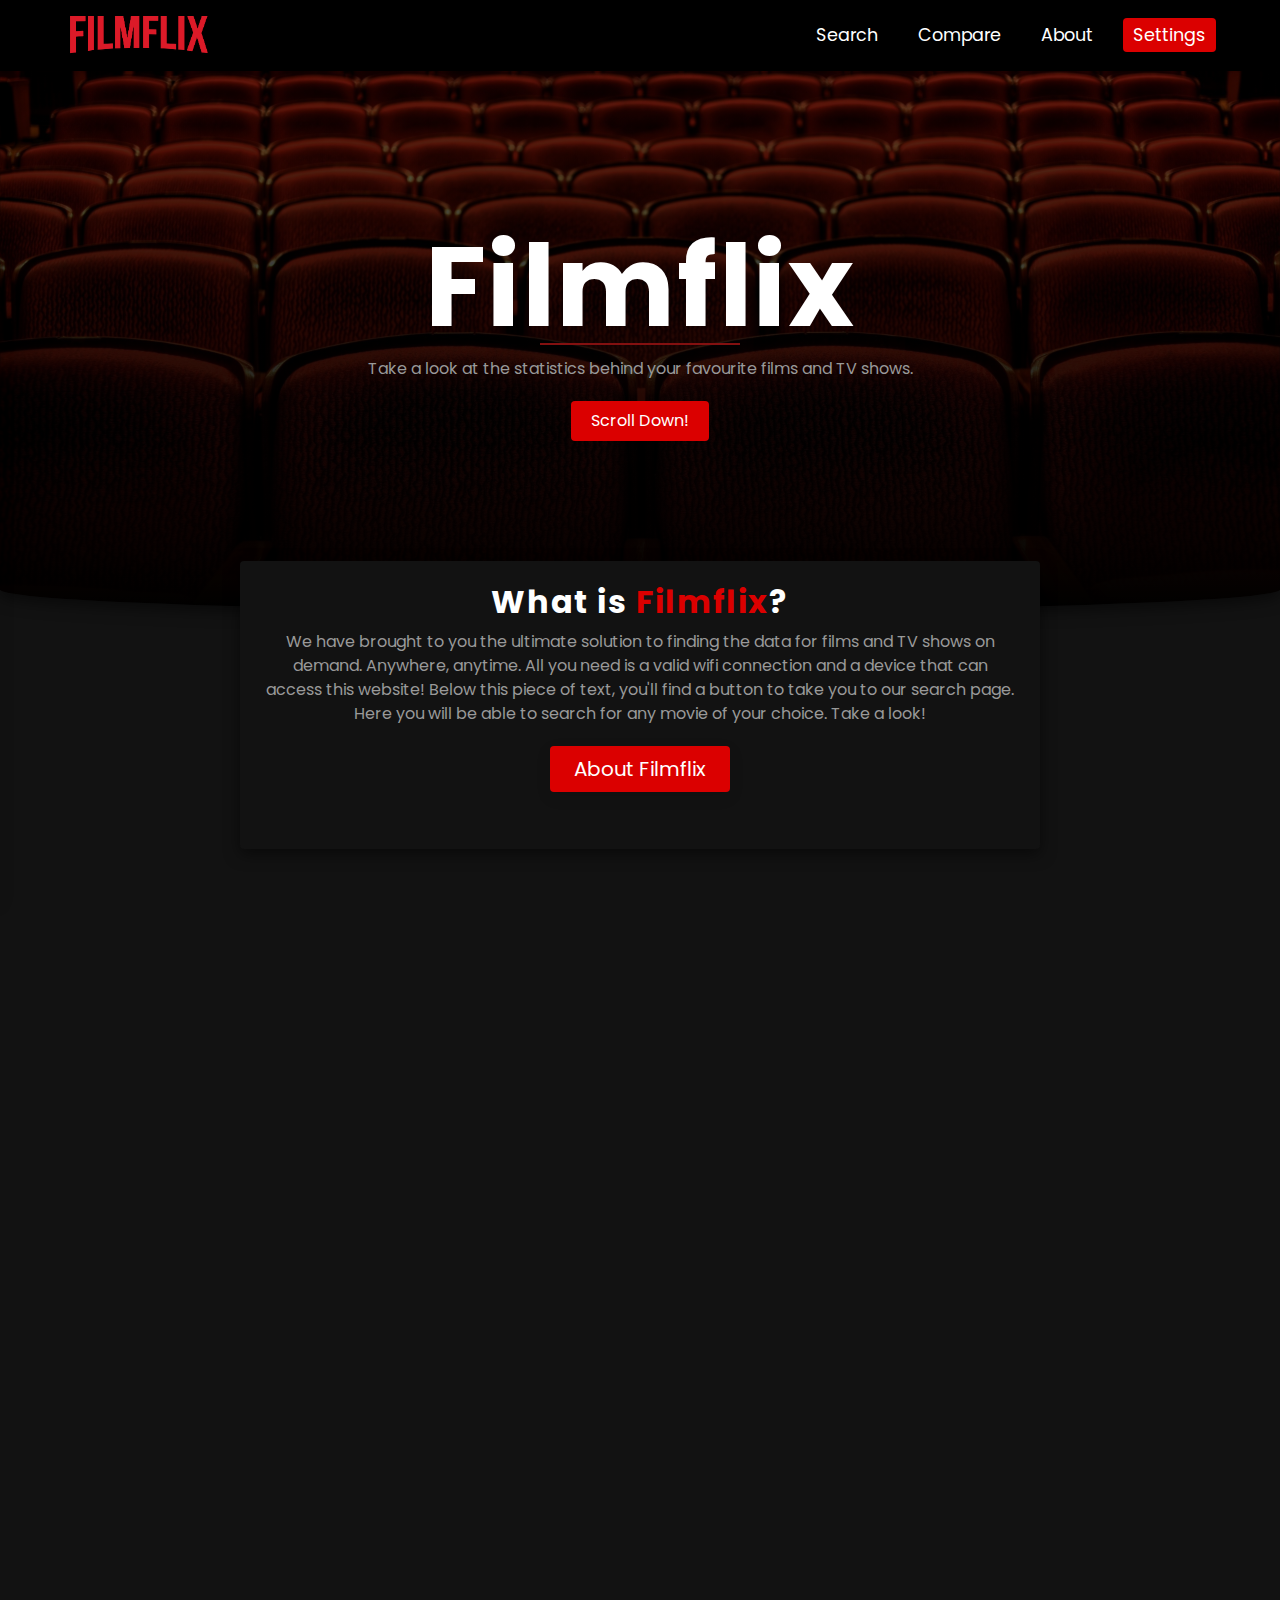
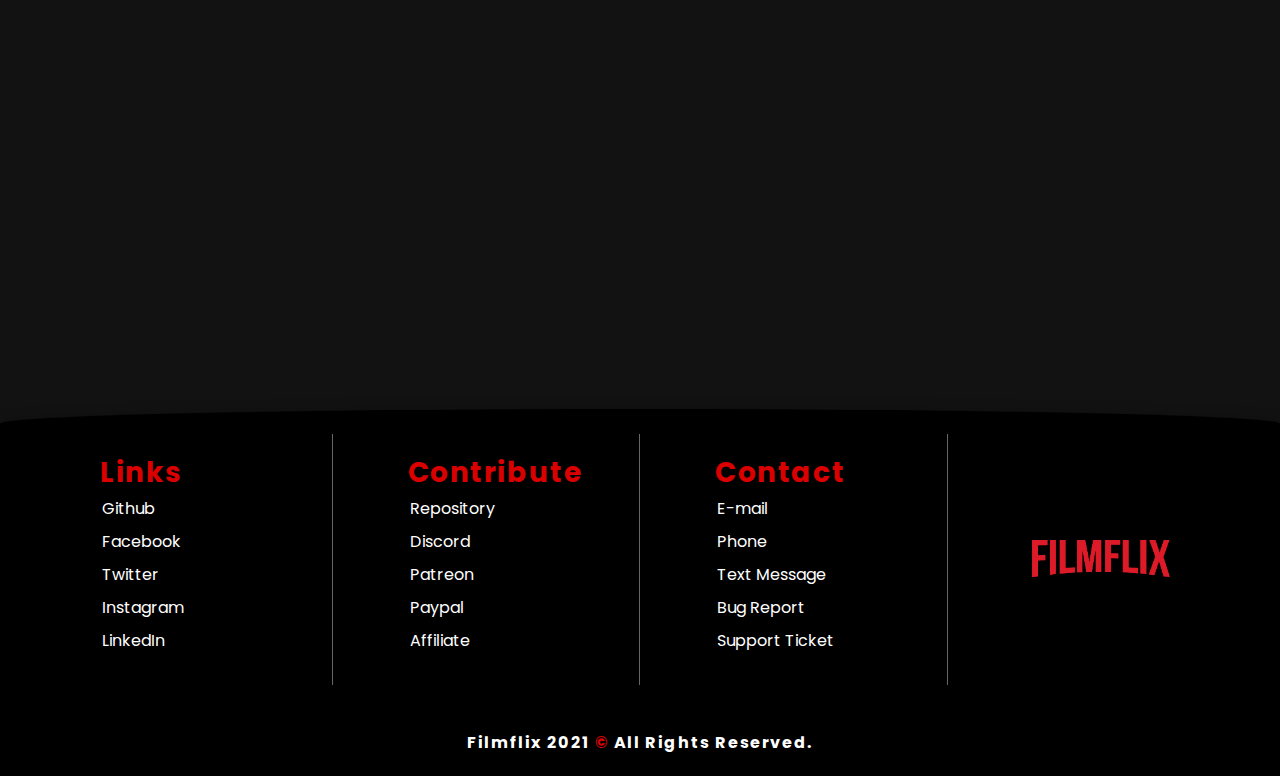
==== commit cac5a9ec: "Removed lorem + fixed redirect links" ====
--- a/index.html
+++ b/index.html
@@ -111,7 +111,9 @@
 					<p>If you have found a bug on the website, please feel free to open an issue, or pull request within
 						the repositry, which can be found <a href="https://github.com/AJKilmurray/Filmflix"
 							class="red-highlight" target="_blank">here</a>.</p>
-					<button class="btn redirect" data-redirect="support">Get Help</button>
+					<button class="btn bug-report">
+						<a class="white-highlight" href="https://github.com/AJKilmurray/Filmflix/issues/new"
+							target="_blank">Report Bug</a></button>
 				</article>
 			</div>
 		</section>
--- a/assets/style/index.css
+++ b/assets/style/index.css
@@ -813,18 +813,23 @@
     word-spacing: 0;
 }
 
-.redirect {
+.redirect,
+.bug-report {
     color: var(--filmflix-white);
     background: var(--filmflix-red);
 }
 
-.redirect:hover {
+.redirect:hover,
+.redirect:focus,
+.bug-report:hover,
+.bug-report:focus {
     color: var(--filmflix-white);
     background: var(--primary-light-4);
     -webkit-transform: scale(1.05);
     -ms-transform: scale(1.05);
     transform: scale(1.05);
 }
+
 
 /* Search Page */
 .search-input {
